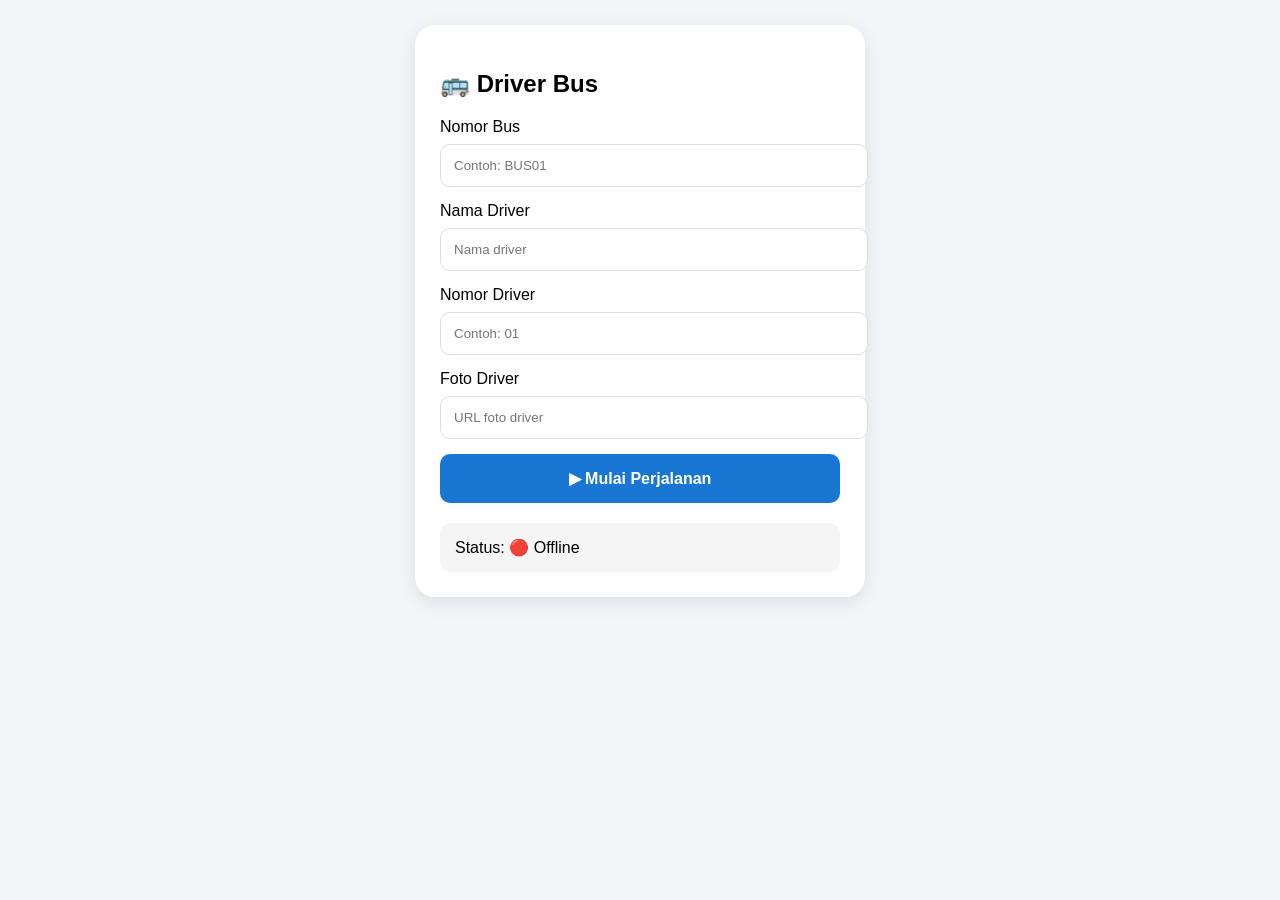
==== driver.html @ f44f075a "Update driver.html" ====
<!DOCTYPE html>

<html lang="id">

<head>

<meta charset="UTF-8">

<meta name="viewport"
content="width=device-width,initial-scale=1">

<title>Driver Bus</title>

<style>

body {

    margin: 0;

    font-family: Arial;

    background: #f3f5f8;

}


.container {

    max-width: 450px;

    margin: auto;

    padding: 25px;

}


.card {

    background: white;

    padding: 25px;

    border-radius: 20px;

    box-shadow:
    0 5px 20px
    rgba(0,0,0,.1);

}


input {

    width: 100%;

    padding: 13px;

    margin:
    8px 0 15px;

    border:
    1px solid #ddd;

    border-radius: 10px;

}


button {

    width: 100%;

    padding: 15px;

    border: none;

    border-radius: 10px;

    background: #1976d2;

    color: white;

    font-size: 16px;

    font-weight: bold;

}


.stop {

    background: #d32f2f;

}


#status {

    margin-top: 20px;

    padding: 15px;

    background: #f5f5f5;

    border-radius: 10px;

}

</style>

</head>


<body>


<div class="container">

<div class="card">

<h2>
🚌 Driver Bus
</h2>


<label>
Nomor Bus
</label>

<input
id="busId"
placeholder="Contoh: BUS01"
>


<label>
Nama Driver
</label>

<input
id="driverName"
placeholder="Nama driver"
>


<label>
Nomor Driver
</label>

<input
id="driverNo"
placeholder="Contoh: 01"
>


<label>
Foto Driver
</label>

<input
id="driverPhoto"
placeholder="URL foto driver"
>


<button
id="startButton"
onclick="startTracking()">

▶ Mulai Perjalanan

</button>


<div id="status">

Status:
🔴 Offline

</div>

</div>

</div>


<script>


const API_URL =
"https://script.google.com/macros/s/AKfycbxnFmL5CFPRinOb5mn1obnvRnoW__hLhxRZHy9vB-xBHc339VWZnP6rAIqc6nRt-wr1/exec";


let watchId = null;


/* ============================
   START GPS
============================ */

function startTracking() {


    const busId =
    document.getElementById(
        'busId'
    ).value;


    const driverName =
    document.getElementById(
        'driverName'
    ).value;


    const driverNo =
    document.getElementById(
        'driverNo'
    ).value;


    const driverPhoto =
    document.getElementById(
        'driverPhoto'
    ).value;


    if (!busId ||
        !driverName) {

        alert(
            'Isi nomor bus dan nama driver!'
        );

        return;

    }


    if (!navigator.geolocation) {

        alert(
            'Browser tidak mendukung GPS'
        );

        return;

    }


    document.getElementById(
        'startButton'
    ).innerText =
    '🟢 GPS Aktif';


    document.getElementById(
        'startButton'
    ).className =
    'stop';


    document.getElementById(
        'status'
    ).innerText =
    '🟢 Mengambil lokasi GPS...';


    watchId =
    navigator.geolocation.watchPosition(

        function(position) {

            sendLocation(
                busId,
                driverName,
                driverNo,
                driverPhoto,
                position
            );

        },

        function(error) {

            console.error(error);

            document.getElementById(
                'status'
            ).innerText =
            '❌ GPS gagal: ' +
            error.message;

        },

        {

            enableHighAccuracy:
            true,

            maximumAge:
            2000,

            timeout:
            10000

        }

    );

}


/* ============================
   SEND LOCATION
============================ */

function sendLocation(
    busId,
    driverName,
    driverNo,
    driverPhoto,
    position
) {


    const lat =
    position.coords.latitude;


    const lng =
    position.coords.longitude;


    const speed =
    position.coords.speed
    ?
    position.coords.speed * 3.6
    :
    0;


    const heading =
    position.coords.heading || 0;


    document.getElementById(
        'status'
    ).innerHTML = `

        🟢 GPS Aktif

        <br>

        Latitude:
        ${lat.toFixed(6)}

        <br>

        Longitude:
        ${lng.toFixed(6)}

        <br>

        Kecepatan:
        ${speed.toFixed(1)}
        km/jam

    `;


    const callback =
    'update_' +
    Date.now();


    window[callback] =
    function(data) {

        console.log(
            'Server:',
            data
        );

        delete window[callback];

    };


    const url =
    API_URL +

    '?action=update' +

    '&callback=' +
    callback +

    '&bus_id=' +
    encodeURIComponent(
        busId
    ) +

    '&driver_name=' +
    encodeURIComponent(
        driverName
    ) +

    '&driver_no=' +
    encodeURIComponent(
        driverNo
    ) +

    '&driver_photo=' +
    encodeURIComponent(
        driverPhoto
    ) +

    '&lat=' +
    lat +

    '&lng=' +
    lng +

    '&speed=' +
    speed +

    '&heading=' +
    heading +

    '&status=Berjalan';


    const script =
    document.createElement(
        'script'
    );


    script.src = url;


    document.body.appendChild(
        script
    );

}


</script>

</body>

</html>
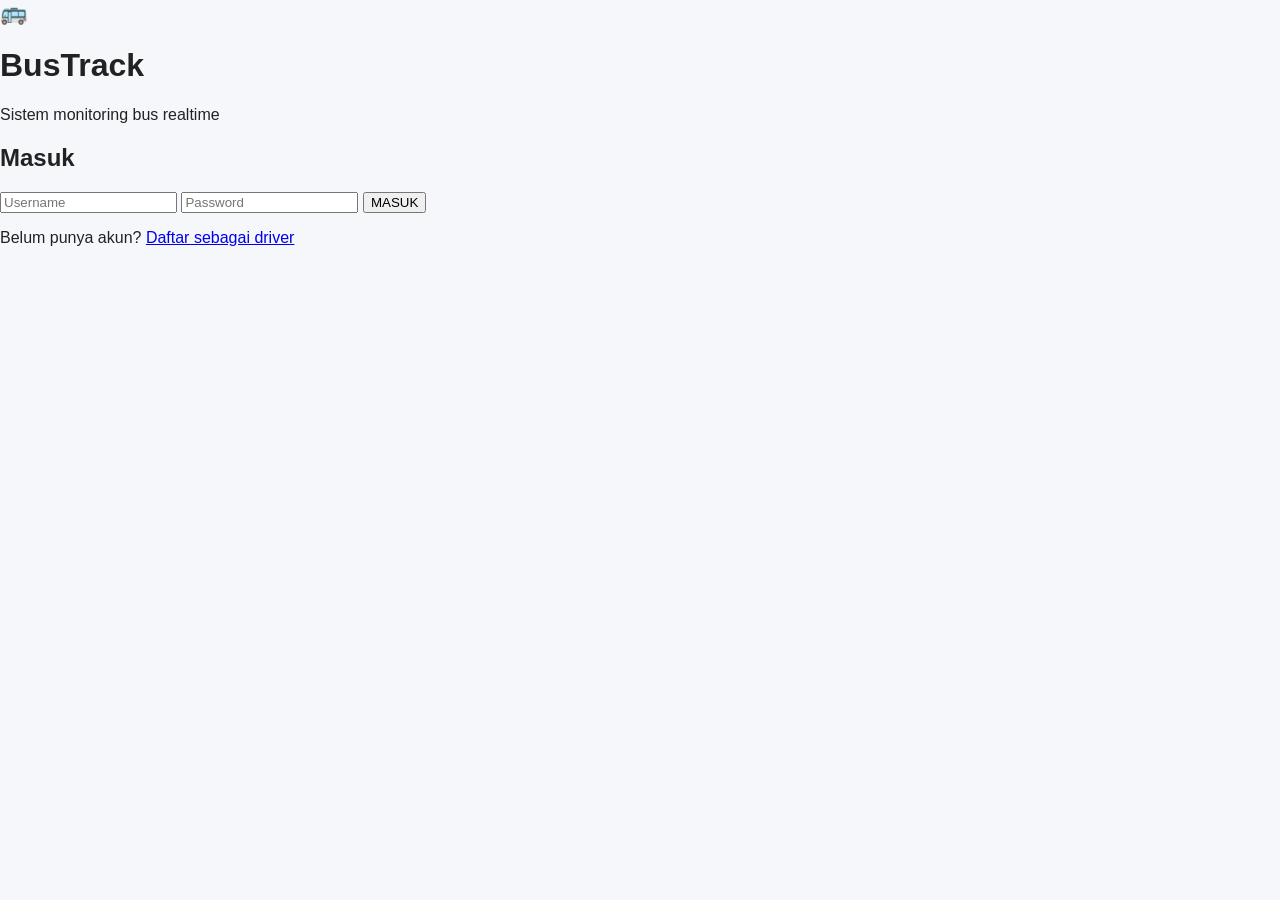
==== commit 3aa8037d: "Update driver.html" ====
--- a/driver.html
+++ b/driver.html
@@ -1,5 +1,4 @@
 <!DOCTYPE html>
-
 <html lang="id">
 
 <head>
@@ -7,448 +6,390 @@
 <meta charset="UTF-8">
 
 <meta name="viewport"
-content="width=device-width,initial-scale=1">
-
-<title>Driver Bus</title>
-
-<style>
-
-body {
-
-    margin: 0;
-
-    font-family: Arial;
-
-    background: #f3f5f8;
-
-}
-
-
-.container {
-
-    max-width: 450px;
-
-    margin: auto;
-
-    padding: 25px;
-
-}
-
-
-.card {
-
-    background: white;
-
-    padding: 25px;
-
-    border-radius: 20px;
-
-    box-shadow:
-    0 5px 20px
-    rgba(0,0,0,.1);
-
-}
-
-
-input {
-
-    width: 100%;
-
-    padding: 13px;
-
-    margin:
-    8px 0 15px;
-
-    border:
-    1px solid #ddd;
-
-    border-radius: 10px;
-
-}
-
-
-button {
-
-    width: 100%;
-
-    padding: 15px;
-
-    border: none;
-
-    border-radius: 10px;
-
-    background: #1976d2;
-
-    color: white;
-
-    font-size: 16px;
-
-    font-weight: bold;
-
-}
-
-
-.stop {
-
-    background: #d32f2f;
-
-}
-
-
-#status {
-
-    margin-top: 20px;
-
-    padding: 15px;
-
-    background: #f5f5f5;
-
-    border-radius: 10px;
-
-}
-
-</style>
+      content="width=device-width, initial-scale=1">
+
+<title>Driver</title>
+
+<link rel="stylesheet"
+      href="style.css">
 
 </head>
 
-
 <body>
 
-
-<div class="container">
-
-<div class="card">
-
-<h2>
-🚌 Driver Bus
-</h2>
-
-
-<label>
-Nomor Bus
-</label>
-
-<input
-id="busId"
-placeholder="Contoh: BUS01"
->
-
-
-<label>
-Nama Driver
-</label>
-
-<input
-id="driverName"
-placeholder="Nama driver"
->
-
-
-<label>
-Nomor Driver
-</label>
-
-<input
-id="driverNo"
-placeholder="Contoh: 01"
->
-
-
-<label>
-Foto Driver
-</label>
-
-<input
-id="driverPhoto"
-placeholder="URL foto driver"
->
-
-
-<button
-id="startButton"
-onclick="startTracking()">
-
-▶ Mulai Perjalanan
-
-</button>
-
-
-<div id="status">
-
-Status:
-🔴 Offline
+<div class="driver-page">
+
+    <div class="topbar">
+
+        <strong>🚌 BusTrack</strong>
+
+        <button
+            class="logout"
+            onclick="logout()">
+            Keluar
+        </button>
+
+    </div>
+
+
+    <div class="profile-card">
+
+        <div class="avatar">
+            👤
+        </div>
+
+        <h2 id="nama">
+            Driver
+        </h2>
+
+        <p id="username"></p>
+
+        <div class="bus-info">
+
+            <strong id="bus">
+                BUS
+            </strong>
+
+            <span id="status">
+                OFFLINE
+            </span>
+
+        </div>
+
+    </div>
+
+
+    <div class="work-card">
+
+        <p>Status kerja</p>
+
+        <div id="workStatus">
+            OFFLINE
+        </div>
+
+        <button
+            id="workButton"
+            onclick="toggleWork()">
+
+            🟢 MULAI BEKERJA
+
+        </button>
+
+    </div>
+
+
+    <div class="location-card">
+
+        <h3>Lokasi GPS</h3>
+
+        <p id="gps">
+            GPS belum aktif
+        </p>
+
+    </div>
+
+
+    <a
+        class="map-button"
+        href="map.html">
+
+        🗺️ LIHAT PETA BUS
+
+    </a>
 
 </div>
 
-</div>
-
-</div>
-
 
 <script>
 
-
-const API_URL =
-"https://script.google.com/macros/s/AKfycbxnFmL5CFPRinOb5mn1obnvRnoW__hLhxRZHy9vB-xBHc339VWZnP6rAIqc6nRt-wr1/exec";
-
+const API =
+    'https://script.google.com/macros/s/AKfycbxnFmL5CFPRinOb5mn1obnvRnoW__hLhxRZHy9vB-xBHc339VWZnP6rAIqc6nRt-wr1/exec';
+
+const token =
+    localStorage.getItem(
+        'bus_token'
+    );
+
+if (!token) {
+
+    location.href =
+        'index.html';
+}
+
+
+let working = false;
 
 let watchId = null;
 
 
-/* ============================
-   START GPS
-============================ */
-
-function startTracking() {
-
-
-    const busId =
-    document.getElementById(
-        'busId'
-    ).value;
-
-
-    const driverName =
-    document.getElementById(
-        'driverName'
-    ).value;
-
-
-    const driverNo =
-    document.getElementById(
-        'driverNo'
-    ).value;
-
-
-    const driverPhoto =
-    document.getElementById(
-        'driverPhoto'
-    ).value;
-
-
-    if (!busId ||
-        !driverName) {
-
-        alert(
-            'Isi nomor bus dan nama driver!'
-        );
+// ==========================
+// PROFILE
+// ==========================
+
+async function loadProfile() {
+
+    const response =
+        await fetch(
+            API +
+            '?action=profile' +
+            '&token=' +
+            encodeURIComponent(token)
+        );
+
+    const data =
+        await response.json();
+
+    if (!data.ok) {
+
+        localStorage.clear();
+
+        location.href =
+            'index.html';
 
         return;
-
-    }
-
+    }
+
+    const driver =
+        data.driver;
+
+    document.getElementById(
+        'nama'
+    ).textContent =
+        driver.nama;
+
+    document.getElementById(
+        'username'
+    ).textContent =
+        '@' + driver.username;
+
+    document.getElementById(
+        'bus'
+    ).textContent =
+        driver.bus_id;
+
+    setUI(
+        driver.status_kerja === 'ON'
+    );
+}
+
+
+// ==========================
+// UI
+// ==========================
+
+function setUI(isWorking) {
+
+    working =
+        isWorking;
+
+    const status =
+        document.getElementById(
+            'workStatus'
+        );
+
+    const button =
+        document.getElementById(
+            'workButton'
+        );
+
+    if (working) {
+
+        status.textContent =
+            '🟢 SEDANG BEKERJA';
+
+        button.textContent =
+            '🔴 SELESAI BEKERJA';
+
+        startGPS();
+
+    } else {
+
+        status.textContent =
+            '⚪ OFFLINE';
+
+        button.textContent =
+            '🟢 MULAI BEKERJA';
+
+        stopGPS();
+    }
+}
+
+
+// ==========================
+// TOGGLE
+// ==========================
+
+async function toggleWork() {
+
+    const newStatus =
+        working
+            ? 'OFF'
+            : 'ON';
+
+    const url =
+        API +
+        '?action=changeWorkStatus' +
+        '&token=' +
+        encodeURIComponent(token) +
+        '&status=' +
+        newStatus;
+
+    const response =
+        await fetch(url);
+
+    const data =
+        await response.json();
+
+    if (data.ok) {
+
+        setUI(
+            newStatus === 'ON'
+        );
+    }
+}
+
+
+// ==========================
+// GPS
+// ==========================
+
+function startGPS() {
 
     if (!navigator.geolocation) {
 
-        alert(
-            'Browser tidak mendukung GPS'
-        );
+        document.getElementById(
+            'gps'
+        ).textContent =
+            'Browser tidak mendukung GPS.';
 
         return;
-
-    }
-
-
-    document.getElementById(
-        'startButton'
-    ).innerText =
-    '🟢 GPS Aktif';
-
-
-    document.getElementById(
-        'startButton'
-    ).className =
-    'stop';
-
-
-    document.getElementById(
-        'status'
-    ).innerText =
-    '🟢 Mengambil lokasi GPS...';
-
+    }
 
     watchId =
-    navigator.geolocation.watchPosition(
-
-        function(position) {
-
-            sendLocation(
-                busId,
-                driverName,
-                driverNo,
-                driverPhoto,
-                position
-            );
-
-        },
-
-        function(error) {
-
-            console.error(error);
-
-            document.getElementById(
-                'status'
-            ).innerText =
-            '❌ GPS gagal: ' +
-            error.message;
-
-        },
-
-        {
-
-            enableHighAccuracy:
-            true,
-
-            maximumAge:
-            2000,
-
-            timeout:
-            10000
-
-        }
-
-    );
-
-}
-
-
-/* ============================
-   SEND LOCATION
-============================ */
-
-function sendLocation(
-    busId,
-    driverName,
-    driverNo,
-    driverPhoto,
-    position
-) {
-
+        navigator.geolocation.watchPosition(
+            sendLocation,
+            gpsError,
+            {
+                enableHighAccuracy: true,
+                maximumAge: 5000,
+                timeout: 10000
+            }
+        );
+}
+
+
+function stopGPS() {
+
+    if (watchId !== null) {
+
+        navigator.geolocation.clearWatch(
+            watchId
+        );
+
+        watchId = null;
+    }
+
+    document.getElementById(
+        'gps'
+    ).textContent =
+        'GPS tidak aktif';
+}
+
+
+async function sendLocation(position) {
+
+    if (!working) return;
 
     const lat =
-    position.coords.latitude;
-
+        position.coords.latitude;
 
     const lng =
-    position.coords.longitude;
-
-
-    const speed =
-    position.coords.speed
-    ?
-    position.coords.speed * 3.6
-    :
-    0;
-
-
-    const heading =
-    position.coords.heading || 0;
-
-
-    document.getElementById(
-        'status'
-    ).innerHTML = `
-
-        🟢 GPS Aktif
-
-        <br>
-
-        Latitude:
-        ${lat.toFixed(6)}
-
-        <br>
-
-        Longitude:
-        ${lng.toFixed(6)}
-
-        <br>
-
-        Kecepatan:
-        ${speed.toFixed(1)}
-        km/jam
-
-    `;
-
-
-    const callback =
-    'update_' +
-    Date.now();
-
-
-    window[callback] =
-    function(data) {
+        position.coords.longitude;
+
+    document.getElementById(
+        'gps'
+    ).textContent =
+        `${lat.toFixed(6)}, ${lng.toFixed(6)}`;
+
+    const form =
+        new URLSearchParams();
+
+    form.append(
+        'action',
+        'updateLocation'
+    );
+
+    form.append(
+        'token',
+        token
+    );
+
+    form.append(
+        'lat',
+        lat
+    );
+
+    form.append(
+        'lng',
+        lng
+    );
+
+    try {
+
+        await fetch(
+            API,
+            {
+                method: 'POST',
+                body: form
+            }
+        );
+
+    } catch (error) {
 
         console.log(
-            'Server:',
-            data
-        );
-
-        delete window[callback];
-
-    };
-
-
-    const url =
-    API_URL +
-
-    '?action=update' +
-
-    '&callback=' +
-    callback +
-
-    '&bus_id=' +
-    encodeURIComponent(
-        busId
-    ) +
-
-    '&driver_name=' +
-    encodeURIComponent(
-        driverName
-    ) +
-
-    '&driver_no=' +
-    encodeURIComponent(
-        driverNo
-    ) +
-
-    '&driver_photo=' +
-    encodeURIComponent(
-        driverPhoto
-    ) +
-
-    '&lat=' +
-    lat +
-
-    '&lng=' +
-    lng +
-
-    '&speed=' +
-    speed +
-
-    '&heading=' +
-    heading +
-
-    '&status=Berjalan';
-
-
-    const script =
-    document.createElement(
-        'script'
-    );
-
-
-    script.src = url;
-
-
-    document.body.appendChild(
-        script
-    );
-
-}
-
+            'GPS gagal dikirim',
+            error
+        );
+    }
+}
+
+
+function gpsError(error) {
+
+    document.getElementById(
+        'gps'
+    ).textContent =
+        'GPS belum tersedia.';
+}
+
+
+// ==========================
+// LOGOUT
+// ==========================
+
+async function logout() {
+
+    try {
+
+        await fetch(
+            API +
+            '?action=logout' +
+            '&token=' +
+            encodeURIComponent(token)
+        );
+
+    } catch (error) {}
+
+    localStorage.clear();
+
+    location.href =
+        'index.html';
+}
+
+
+loadProfile();
 
 </script>
 
 </body>
-
 </html>
--- a/style.css
+++ b/style.css
@@ -0,0 +1,202 @@
+* {
+    box-sizing: border-box;
+}
+
+body {
+
+    margin: 0;
+
+    font-family:
+        Arial,
+        Helvetica,
+        sans-serif;
+
+    background: #f5f7fb;
+
+    color: #222;
+
+}
+
+
+header {
+
+    height: 70px;
+
+    background: white;
+
+    display: flex;
+
+    align-items: center;
+
+    justify-content: space-between;
+
+    padding: 0 40px;
+
+    box-shadow:
+        0 2px 10px rgba(0,0,0,.08);
+
+    position: relative;
+
+    z-index: 10;
+}
+
+
+.logo {
+
+    font-size: 22px;
+
+    font-weight: bold;
+
+}
+
+
+nav {
+
+    display: flex;
+
+    gap: 25px;
+
+}
+
+
+nav a {
+
+    text-decoration: none;
+
+    color: #333;
+
+    font-weight: 600;
+
+}
+
+
+.hero {
+
+    min-height: 500px;
+
+    display: flex;
+
+    align-items: center;
+
+    padding: 60px;
+
+    background:
+        linear-gradient(
+            135deg,
+            #e8f2ff,
+            #ffffff
+        );
+
+}
+
+
+.hero h1 {
+
+    font-size: 52px;
+
+    max-width: 650px;
+
+    margin-bottom: 20px;
+
+}
+
+
+.hero p {
+
+    font-size: 20px;
+
+    color: #666;
+
+    max-width: 550px;
+
+    margin-bottom: 30px;
+
+}
+
+
+.button {
+
+    display: inline-block;
+
+    padding: 15px 25px;
+
+    border-radius: 10px;
+
+    background: #1976d2;
+
+    color: white;
+
+    text-decoration: none;
+
+    font-weight: bold;
+
+}
+
+
+.features {
+
+    display: grid;
+
+    grid-template-columns:
+        repeat(3,1fr);
+
+    gap: 25px;
+
+    padding: 50px;
+
+}
+
+
+.feature {
+
+    background: white;
+
+    padding: 30px;
+
+    border-radius: 18px;
+
+    box-shadow:
+        0 5px 20px
+        rgba(0,0,0,.08);
+
+}
+
+
+.feature span {
+
+    font-size: 40px;
+
+}
+
+
+.feature h3 {
+
+    font-size: 22px;
+
+}
+
+
+@media(max-width:700px) {
+
+    header {
+        padding: 0 15px;
+    }
+
+    nav {
+        gap: 10px;
+    }
+
+    .hero {
+        padding: 30px;
+    }
+
+    .hero h1 {
+        font-size: 36px;
+    }
+
+    .features {
+        grid-template-columns: 1fr;
+        padding: 25px;
+    }
+
+}
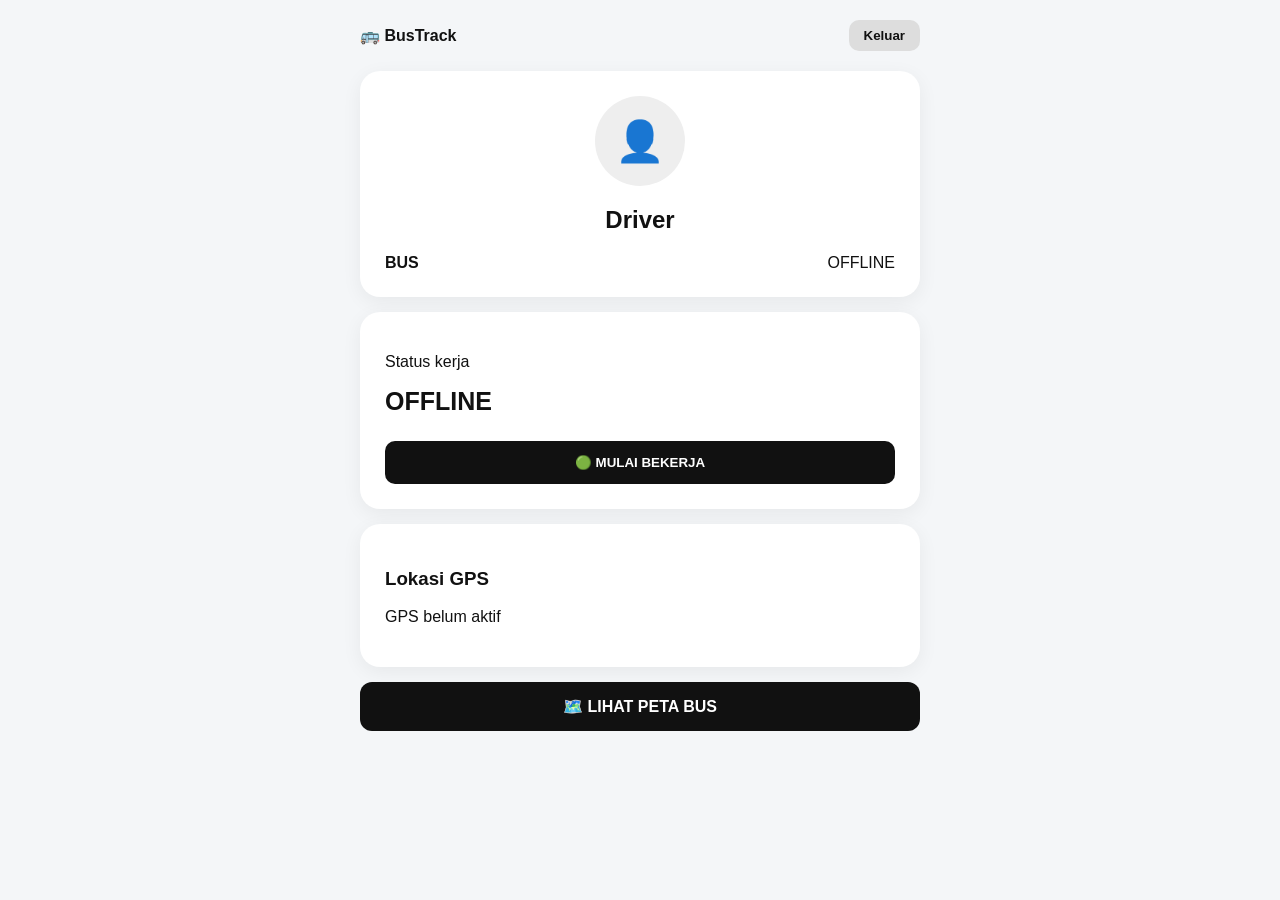
==== commit e86627e3: "Update driver.html" ====
--- a/driver.html
+++ b/driver.html
@@ -265,17 +265,35 @@
         return;
     }
 
-    watchId =
-        navigator.geolocation.watchPosition(
-            sendLocation,
-            gpsError,
-            {
-                enableHighAccuracy: true,
-                maximumAge: 5000,
-                timeout: 10000
-            }
-        );
-}
+    navigator.geolocation.watchPosition(
+  function(position) {
+
+    const lat = position.coords.latitude;
+    const lng = position.coords.longitude;
+
+    fetch(API_URL + '?action=updateLocation'
+      + '&token=' + encodeURIComponent(token)
+      + '&lat=' + lat
+      + '&lng=' + lng
+    )
+    .then(res => res.json())
+    .then(data => {
+      console.log('Lokasi bus:', data);
+    })
+    .catch(err => {
+      console.error('Gagal update lokasi:', err);
+    });
+
+  },
+  function(error) {
+    console.error('GPS error:', error);
+  },
+  {
+    enableHighAccuracy: true,
+    maximumAge: 10000,
+    timeout: 15000
+  }
+);
 
 
 function stopGPS() {
--- a/style.css
+++ b/style.css
@@ -3,200 +3,276 @@
 }
 
 body {
-
     margin: 0;
-
     font-family:
         Arial,
-        Helvetica,
         sans-serif;
 
-    background: #f5f7fb;
-
-    color: #222;
-
-}
-
-
-header {
-
-    height: 70px;
+    background:
+        #f4f6f8;
+
+    color:
+        #111;
+}
+
+.auth-container {
+    min-height: 100vh;
+
+    display: flex;
+
+    flex-direction: column;
+
+    align-items: center;
+
+    justify-content: center;
+
+    padding: 20px;
+}
+
+.logo {
+    font-size: 60px;
+}
+
+h1 {
+    margin-bottom: 5px;
+}
+
+.subtitle {
+    color: #777;
+}
+
+.card {
+    width: 100%;
+    max-width: 400px;
 
     background: white;
 
-    display: flex;
-
-    align-items: center;
-
-    justify-content: space-between;
-
-    padding: 0 40px;
+    padding: 25px;
+
+    border-radius: 20px;
 
     box-shadow:
-        0 2px 10px rgba(0,0,0,.08);
-
-    position: relative;
-
-    z-index: 10;
-}
-
-
-.logo {
-
-    font-size: 22px;
-
+        0 10px 30px
+        rgba(0,0,0,.08);
+}
+
+input,
+select {
+
+    width: 100%;
+
+    padding: 14px;
+
+    margin:
+        7px 0;
+
+    border:
+        1px solid #ddd;
+
+    border-radius:
+        10px;
+
+    font-size:
+        15px;
+}
+
+button {
+
+    width: 100%;
+
+    padding: 14px;
+
+    border: none;
+
+    border-radius:
+        10px;
+
+    background:
+        #111;
+
+    color:
+        white;
+
+    font-weight:
+        bold;
+
+    cursor:
+        pointer;
+
+    margin-top:
+        10px;
+}
+
+button:hover {
+    opacity: .9;
+}
+
+.register-link {
+    text-align: center;
+
+    margin-top:
+        20px;
+
+    font-size:
+        14px;
+}
+
+.register-link a {
     font-weight: bold;
 
-}
-
-
-nav {
-
-    display: flex;
-
-    gap: 25px;
-
-}
-
-
-nav a {
-
-    text-decoration: none;
-
-    color: #333;
-
-    font-weight: 600;
-
-}
-
-
-.hero {
-
-    min-height: 500px;
-
-    display: flex;
-
-    align-items: center;
-
-    padding: 60px;
-
-    background:
-        linear-gradient(
-            135deg,
-            #e8f2ff,
-            #ffffff
-        );
-
-}
-
-
-.hero h1 {
-
-    font-size: 52px;
-
-    max-width: 650px;
-
-    margin-bottom: 20px;
-
-}
-
-
-.hero p {
-
-    font-size: 20px;
-
-    color: #666;
-
-    max-width: 550px;
-
-    margin-bottom: 30px;
-
-}
-
-
-.button {
-
-    display: inline-block;
-
-    padding: 15px 25px;
-
-    border-radius: 10px;
-
-    background: #1976d2;
-
-    color: white;
-
-    text-decoration: none;
-
-    font-weight: bold;
-
-}
-
-
-.features {
-
-    display: grid;
-
-    grid-template-columns:
-        repeat(3,1fr);
-
-    gap: 25px;
-
-    padding: 50px;
-
-}
-
-
-.feature {
-
-    background: white;
-
-    padding: 30px;
-
-    border-radius: 18px;
+    text-decoration:
+        none;
+
+    color:
+        #111;
+}
+
+.driver-page {
+    max-width:
+        600px;
+
+    margin:
+        auto;
+
+    padding:
+        20px;
+}
+
+.topbar {
+
+    display:
+        flex;
+
+    justify-content:
+        space-between;
+
+    align-items:
+        center;
+
+    margin-bottom:
+        20px;
+}
+
+.logout {
+
+    width:
+        auto;
+
+    padding:
+        8px 15px;
+
+    margin: 0;
+
+    background:
+        #ddd;
+
+    color:
+        #111;
+}
+
+.profile-card,
+.work-card,
+.location-card {
+
+    background:
+        white;
+
+    border-radius:
+        20px;
+
+    padding:
+        25px;
+
+    margin-bottom:
+        15px;
 
     box-shadow:
         0 5px 20px
-        rgba(0,0,0,.08);
-
-}
-
-
-.feature span {
-
-    font-size: 40px;
-
-}
-
-
-.feature h3 {
-
-    font-size: 22px;
-
-}
-
-
-@media(max-width:700px) {
-
-    header {
-        padding: 0 15px;
-    }
-
-    nav {
-        gap: 10px;
-    }
-
-    .hero {
-        padding: 30px;
-    }
-
-    .hero h1 {
-        font-size: 36px;
-    }
-
-    .features {
-        grid-template-columns: 1fr;
-        padding: 25px;
-    }
-
-}
+        rgba(0,0,0,.06);
+}
+
+.avatar {
+
+    width:
+        90px;
+
+    height:
+        90px;
+
+    border-radius:
+        50%;
+
+    background:
+        #eee;
+
+    display:
+        flex;
+
+    align-items:
+        center;
+
+    justify-content:
+        center;
+
+    font-size:
+        40px;
+
+    margin:
+        auto;
+}
+
+.profile-card {
+    text-align:
+        center;
+}
+
+.bus-info {
+
+    display:
+        flex;
+
+    justify-content:
+        space-between;
+
+    margin-top:
+        20px;
+}
+
+#workStatus {
+
+    font-size:
+        25px;
+
+    font-weight:
+        bold;
+
+    margin:
+        15px 0;
+}
+
+.map-button {
+
+    display:
+        block;
+
+    text-align:
+        center;
+
+    padding:
+        15px;
+
+    border-radius:
+        12px;
+
+    background:
+        #111;
+
+    color:
+        white;
+
+    text-decoration:
+        none;
+
+    font-weight:
+        bold;
+}
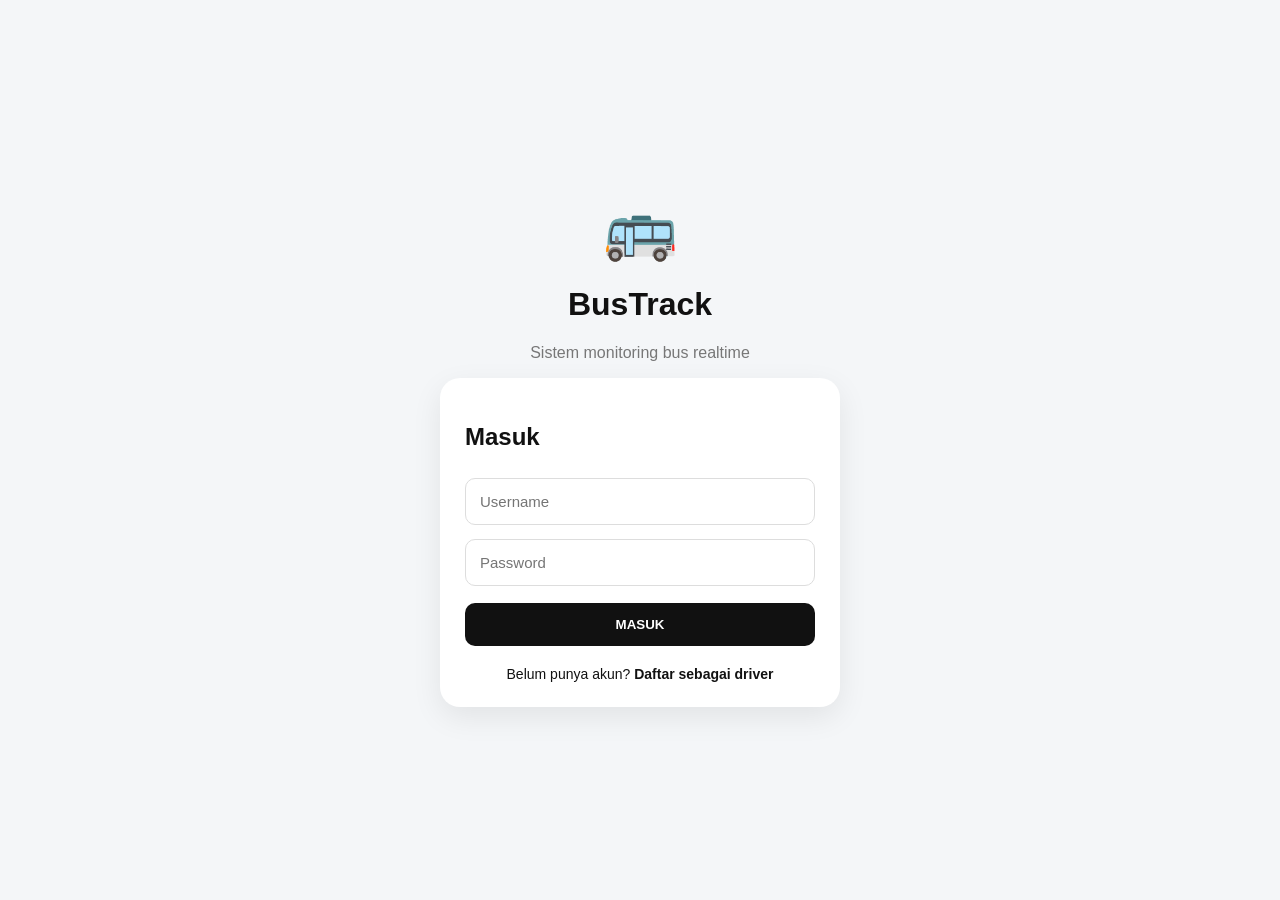
==== commit cf6b8359: "Update driver.html" ====
--- a/driver.html
+++ b/driver.html
@@ -2,22 +2,133 @@
 <html lang="id">
 
 <head>
-
 <meta charset="UTF-8">
 
 <meta name="viewport"
       content="width=device-width, initial-scale=1">
 
-<title>Driver</title>
+<title>BusTrack - Driver</title>
 
 <link rel="stylesheet"
       href="style.css">
 
+<style>
+body {
+    margin: 0;
+    font-family: Arial, sans-serif;
+}
+
+.driver-page {
+    max-width: 500px;
+    margin: auto;
+    padding: 15px;
+}
+
+.topbar {
+    display: flex;
+    justify-content: space-between;
+    align-items: center;
+    padding: 15px;
+}
+
+.topbar strong {
+    font-size: 22px;
+}
+
+.logout {
+    border: none;
+    padding: 10px 15px;
+    border-radius: 10px;
+    cursor: pointer;
+}
+
+.profile-card,
+.work-card,
+.location-card {
+    background: white;
+    border-radius: 18px;
+    padding: 20px;
+    margin-bottom: 15px;
+    box-shadow: 0 5px 20px rgba(0,0,0,.08);
+}
+
+.avatar {
+    font-size: 50px;
+    text-align: center;
+}
+
+.profile-card h2 {
+    text-align: center;
+    margin-bottom: 5px;
+}
+
+.profile-card p {
+    text-align: center;
+    color: #777;
+}
+
+.bus-info {
+    display: flex;
+    justify-content: space-between;
+    align-items: center;
+    background: #f4f6f8;
+    padding: 15px;
+    border-radius: 12px;
+    margin-top: 15px;
+}
+
+#status {
+    font-weight: bold;
+}
+
+.work-card {
+    text-align: center;
+}
+
+#workStatus {
+    font-size: 22px;
+    font-weight: bold;
+    margin: 15px 0;
+}
+
+#workButton {
+    width: 100%;
+    padding: 15px;
+    border: none;
+    border-radius: 12px;
+    font-size: 16px;
+    font-weight: bold;
+    cursor: pointer;
+}
+
+.location-card h3 {
+    margin-top: 0;
+}
+
+#gps {
+    color: #666;
+    word-break: break-word;
+}
+
+.map-button {
+    display: block;
+    text-align: center;
+    text-decoration: none;
+    background: #111827;
+    color: white;
+    padding: 15px;
+    border-radius: 12px;
+    font-weight: bold;
+}
+</style>
+
 </head>
 
 <body>
 
 <div class="driver-page">
+
+    <!-- TOPBAR -->
 
     <div class="topbar">
 
@@ -26,11 +137,15 @@
         <button
             class="logout"
             onclick="logout()">
+
             Keluar
+
         </button>
 
     </div>
 
+
+    <!-- PROFILE -->
 
     <div class="profile-card">
 
@@ -42,7 +157,9 @@
             Driver
         </h2>
 
-        <p id="username"></p>
+        <p id="username">
+            Memuat...
+        </p>
 
         <div class="bus-info">
 
@@ -51,7 +168,7 @@
             </strong>
 
             <span id="status">
-                OFFLINE
+                ⚪ OFFLINE
             </span>
 
         </div>
@@ -59,12 +176,14 @@
     </div>
 
 
+    <!-- WORK -->
+
     <div class="work-card">
 
         <p>Status kerja</p>
 
         <div id="workStatus">
-            OFFLINE
+            ⚪ OFFLINE
         </div>
 
         <button
@@ -78,9 +197,13 @@
     </div>
 
 
+    <!-- GPS -->
+
     <div class="location-card">
 
-        <h3>Lokasi GPS</h3>
+        <h3>
+            📍 Lokasi GPS
+        </h3>
 
         <p id="gps">
             GPS belum aktif
@@ -89,6 +212,8 @@
     </div>
 
 
+    <!-- MAP -->
+
     <a
         class="map-button"
         href="map.html">
@@ -102,158 +227,386 @@
 
 <script>
 
+/* =====================================================
+   API GOOGLE APPS SCRIPT
+   ===================================================== */
+
 const API =
     'https://script.google.com/macros/s/AKfycbxnFmL5CFPRinOb5mn1obnvRnoW__hLhxRZHy9vB-xBHc339VWZnP6rAIqc6nRt-wr1/exec';
 
+
+/* =====================================================
+   TOKEN LOGIN
+   ===================================================== */
+
 const token =
-    localStorage.getItem(
-        'bus_token'
+    localStorage.getItem('bus_token');
+
+
+if (!token) {
+
+    window.location.href =
+        'index.html';
+
+}
+
+
+/* =====================================================
+   VARIABLE
+   ===================================================== */
+
+let working = false;
+
+let watchId = null;
+
+
+/* =====================================================
+   HELPER API GET
+   ===================================================== */
+
+async function apiGet(action, params = {}) {
+
+    const query =
+        new URLSearchParams();
+
+    query.append(
+        'action',
+        action
     );
 
-if (!token) {
-
-    location.href =
-        'index.html';
-}
-
-
-let working = false;
-
-let watchId = null;
-
-
-// ==========================
-// PROFILE
-// ==========================
-
-async function loadProfile() {
+    Object.keys(params).forEach(function(key) {
+
+        query.append(
+            key,
+            params[key]
+        );
+
+    });
 
     const response =
         await fetch(
-            API +
-            '?action=profile' +
-            '&token=' +
-            encodeURIComponent(token)
-        );
-
-    const data =
-        await response.json();
-
-    if (!data.ok) {
-
-        localStorage.clear();
-
-        location.href =
-            'index.html';
-
-        return;
-    }
-
-    const driver =
-        data.driver;
-
-    document.getElementById(
-        'nama'
-    ).textContent =
-        driver.nama;
-
-    document.getElementById(
-        'username'
-    ).textContent =
-        '@' + driver.username;
-
-    document.getElementById(
-        'bus'
-    ).textContent =
-        driver.bus_id;
-
-    setUI(
-        driver.status_kerja === 'ON'
-    );
-}
-
-
-// ==========================
-// UI
-// ==========================
+            API + '?' + query.toString(),
+            {
+                method: 'GET',
+                cache: 'no-cache'
+            }
+        );
+
+    if (!response.ok) {
+
+        throw new Error(
+            'HTTP ' + response.status
+        );
+
+    }
+
+    return await response.json();
+
+}
+
+
+/* =====================================================
+   LOAD PROFILE
+   ===================================================== */
+
+async function loadProfile() {
+
+    try {
+
+        const data =
+            await apiGet(
+                'profile',
+                {
+                    token: token
+                }
+            );
+
+
+        if (!data.ok) {
+
+            alert(
+                data.error ||
+                'Session sudah tidak valid.'
+            );
+
+            localStorage.clear();
+
+            window.location.href =
+                'index.html';
+
+            return;
+
+        }
+
+
+        const driver =
+            data.driver;
+
+
+        /* NAMA */
+
+        document.getElementById(
+            'nama'
+        ).textContent =
+            driver.nama || 'Driver';
+
+
+        /* USERNAME */
+
+        document.getElementById(
+            'username'
+        ).textContent =
+            '@' +
+            (driver.username || '-');
+
+
+        /* BUS */
+
+        document.getElementById(
+            'bus'
+        ).textContent =
+            driver.bus_id ||
+            'Belum ada bus';
+
+
+        /* STATUS */
+
+        updateProfileStatus(
+            driver.status_kerja
+        );
+
+
+        /* STATUS KERJA */
+
+        setUI(
+            String(
+                driver.status_kerja || 'OFF'
+            ).toUpperCase() === 'ON'
+        );
+
+
+    } catch (error) {
+
+        console.error(
+            'Profile error:',
+            error
+        );
+
+        document.getElementById(
+            'username'
+        ).textContent =
+            'Gagal memuat profil';
+
+    }
+
+}
+
+
+/* =====================================================
+   UPDATE STATUS PROFILE
+   ===================================================== */
+
+function updateProfileStatus(status) {
+
+    const element =
+        document.getElementById(
+            'status'
+        );
+
+    if (
+        String(status).toUpperCase() === 'ON'
+    ) {
+
+        element.textContent =
+            '🟢 ONLINE';
+
+        element.style.color =
+            'green';
+
+    } else {
+
+        element.textContent =
+            '⚪ OFFLINE';
+
+        element.style.color =
+            '#777';
+
+    }
+
+}
+
+
+/* =====================================================
+   UI STATUS KERJA
+   ===================================================== */
 
 function setUI(isWorking) {
 
     working =
         isWorking;
 
+
     const status =
         document.getElementById(
             'workStatus'
         );
 
+
     const button =
         document.getElementById(
             'workButton'
         );
+
+
+    const profileStatus =
+        document.getElementById(
+            'status'
+        );
+
 
     if (working) {
 
         status.textContent =
             '🟢 SEDANG BEKERJA';
 
+
         button.textContent =
             '🔴 SELESAI BEKERJA';
 
+
+        button.disabled =
+            false;
+
+
+        profileStatus.textContent =
+            '🟢 ONLINE';
+
+
+        profileStatus.style.color =
+            'green';
+
+
         startGPS();
+
 
     } else {
 
         status.textContent =
             '⚪ OFFLINE';
 
+
         button.textContent =
             '🟢 MULAI BEKERJA';
 
+
+        button.disabled =
+            false;
+
+
+        profileStatus.textContent =
+            '⚪ OFFLINE';
+
+
+        profileStatus.style.color =
+            '#777';
+
+
         stopGPS();
-    }
-}
-
-
-// ==========================
-// TOGGLE
-// ==========================
+
+    }
+
+}
+
+
+/* =====================================================
+   TOGGLE STATUS KERJA
+   ===================================================== */
 
 async function toggleWork() {
+
+    const button =
+        document.getElementById(
+            'workButton'
+        );
+
+
+    button.disabled =
+        true;
+
 
     const newStatus =
         working
             ? 'OFF'
             : 'ON';
 
-    const url =
-        API +
-        '?action=changeWorkStatus' +
-        '&token=' +
-        encodeURIComponent(token) +
-        '&status=' +
-        newStatus;
-
-    const response =
-        await fetch(url);
-
-    const data =
-        await response.json();
-
-    if (data.ok) {
+
+    try {
+
+        const data =
+            await apiGet(
+                'changeWorkStatus',
+                {
+                    token: token,
+                    status: newStatus
+                }
+            );
+
+
+        if (!data.ok) {
+
+            alert(
+                data.error ||
+                'Gagal mengubah status kerja.'
+            );
+
+            button.disabled =
+                false;
+
+            return;
+
+        }
+
 
         setUI(
             newStatus === 'ON'
         );
-    }
-}
-
-
-// ==========================
-// GPS
-// ==========================
+
+
+    } catch (error) {
+
+        console.error(
+            'Status error:',
+            error
+        );
+
+
+        alert(
+            'Tidak dapat terhubung ke server.'
+        );
+
+
+        button.disabled =
+            false;
+
+    }
+
+}
+
+
+/* =====================================================
+   START GPS
+   ===================================================== */
 
 function startGPS() {
+
+    /* Jangan bikin watcher GPS dobel */
+
+    if (watchId !== null) {
+
+        return;
+
+    }
+
 
     if (!navigator.geolocation) {
 
@@ -263,38 +616,86 @@
             'Browser tidak mendukung GPS.';
 
         return;
-    }
-
-    navigator.geolocation.watchPosition(
-  function(position) {
-
-    const lat = position.coords.latitude;
-    const lng = position.coords.longitude;
-
-    fetch(API_URL + '?action=updateLocation'
-      + '&token=' + encodeURIComponent(token)
-      + '&lat=' + lat
-      + '&lng=' + lng
-    )
-    .then(res => res.json())
-    .then(data => {
-      console.log('Lokasi bus:', data);
-    })
-    .catch(err => {
-      console.error('Gagal update lokasi:', err);
-    });
-
-  },
-  function(error) {
-    console.error('GPS error:', error);
-  },
-  {
-    enableHighAccuracy: true,
-    maximumAge: 10000,
-    timeout: 15000
-  }
-);
-
+
+    }
+
+
+    document.getElementById(
+        'gps'
+    ).textContent =
+        '📡 Mencari lokasi GPS...';
+
+
+    watchId =
+        navigator.geolocation.watchPosition(
+
+            function(position) {
+
+                sendLocation(
+                    position
+                );
+
+            },
+
+            function(error) {
+
+                console.error(
+                    'GPS error:',
+                    error
+                );
+
+
+                let message =
+                    'GPS belum tersedia.';
+
+
+                if (error.code === 1) {
+
+                    message =
+                        'Izin lokasi ditolak. Aktifkan izin lokasi browser.';
+
+                }
+
+                else if (error.code === 2) {
+
+                    message =
+                        'Lokasi tidak tersedia.';
+
+                }
+
+                else if (error.code === 3) {
+
+                    message =
+                        'GPS timeout. Mencoba lagi...';
+
+                }
+
+
+                document.getElementById(
+                    'gps'
+                ).textContent =
+                    message;
+
+            },
+
+            {
+
+                enableHighAccuracy: true,
+
+                maximumAge: 10000,
+
+                timeout: 15000
+
+            }
+
+        );
+
+}
+
+
+/* =====================================================
+   STOP GPS
+   ===================================================== */
 
 function stopGPS() {
 
@@ -304,106 +705,144 @@
             watchId
         );
 
-        watchId = null;
-    }
+        watchId =
+            null;
+
+    }
+
 
     document.getElementById(
         'gps'
     ).textContent =
         'GPS tidak aktif';
-}
-
+
+}
+
+
+/* =====================================================
+   SEND LOCATION
+   ===================================================== */
 
 async function sendLocation(position) {
 
-    if (!working) return;
+    if (!working) {
+
+        return;
+
+    }
+
 
     const lat =
         position.coords.latitude;
 
+
     const lng =
         position.coords.longitude;
+
+
+    const accuracy =
+        position.coords.accuracy;
+
 
     document.getElementById(
         'gps'
     ).textContent =
-        `${lat.toFixed(6)}, ${lng.toFixed(6)}`;
-
-    const form =
-        new URLSearchParams();
-
-    form.append(
-        'action',
-        'updateLocation'
+        '📍 ' +
+        lat.toFixed(6) +
+        ', ' +
+        lng.toFixed(6) +
+        ' • ±' +
+        Math.round(accuracy) +
+        'm';
+
+
+    try {
+
+        const data =
+            await apiGet(
+                'updateLocation',
+                {
+                    token: token,
+                    lat: lat,
+                    lng: lng
+                }
+            );
+
+
+        console.log(
+            'Lokasi bus:',
+            data
+        );
+
+
+        if (!data.ok) {
+
+            console.error(
+                'Server menolak lokasi:',
+                data.error
+            );
+
+        }
+
+    } catch (error) {
+
+        console.error(
+            'Gagal mengirim lokasi:',
+            error
+        );
+
+    }
+
+}
+
+
+/* =====================================================
+   LOGOUT
+   ===================================================== */
+
+async function logout() {
+
+    stopGPS();
+
+
+    try {
+
+        await apiGet(
+            'logout',
+            {
+                token: token
+            }
+        );
+
+    } catch (error) {
+
+        console.error(
+            'Logout error:',
+            error
+        );
+
+    }
+
+
+    localStorage.removeItem(
+        'bus_token'
     );
 
-    form.append(
-        'token',
-        token
+
+    localStorage.removeItem(
+        'driver'
     );
 
-    form.append(
-        'lat',
-        lat
-    );
-
-    form.append(
-        'lng',
-        lng
-    );
-
-    try {
-
-        await fetch(
-            API,
-            {
-                method: 'POST',
-                body: form
-            }
-        );
-
-    } catch (error) {
-
-        console.log(
-            'GPS gagal dikirim',
-            error
-        );
-    }
-}
-
-
-function gpsError(error) {
-
-    document.getElementById(
-        'gps'
-    ).textContent =
-        'GPS belum tersedia.';
-}
-
-
-// ==========================
-// LOGOUT
-// ==========================
-
-async function logout() {
-
-    try {
-
-        await fetch(
-            API +
-            '?action=logout' +
-            '&token=' +
-            encodeURIComponent(token)
-        );
-
-    } catch (error) {}
-
-    localStorage.clear();
-
-    location.href =
+
+    window.location.href =
         'index.html';
-}
-
+
+}
+
+
+/* =====================================================
+   START
+   ===================================================== */
 
 loadProfile();
 
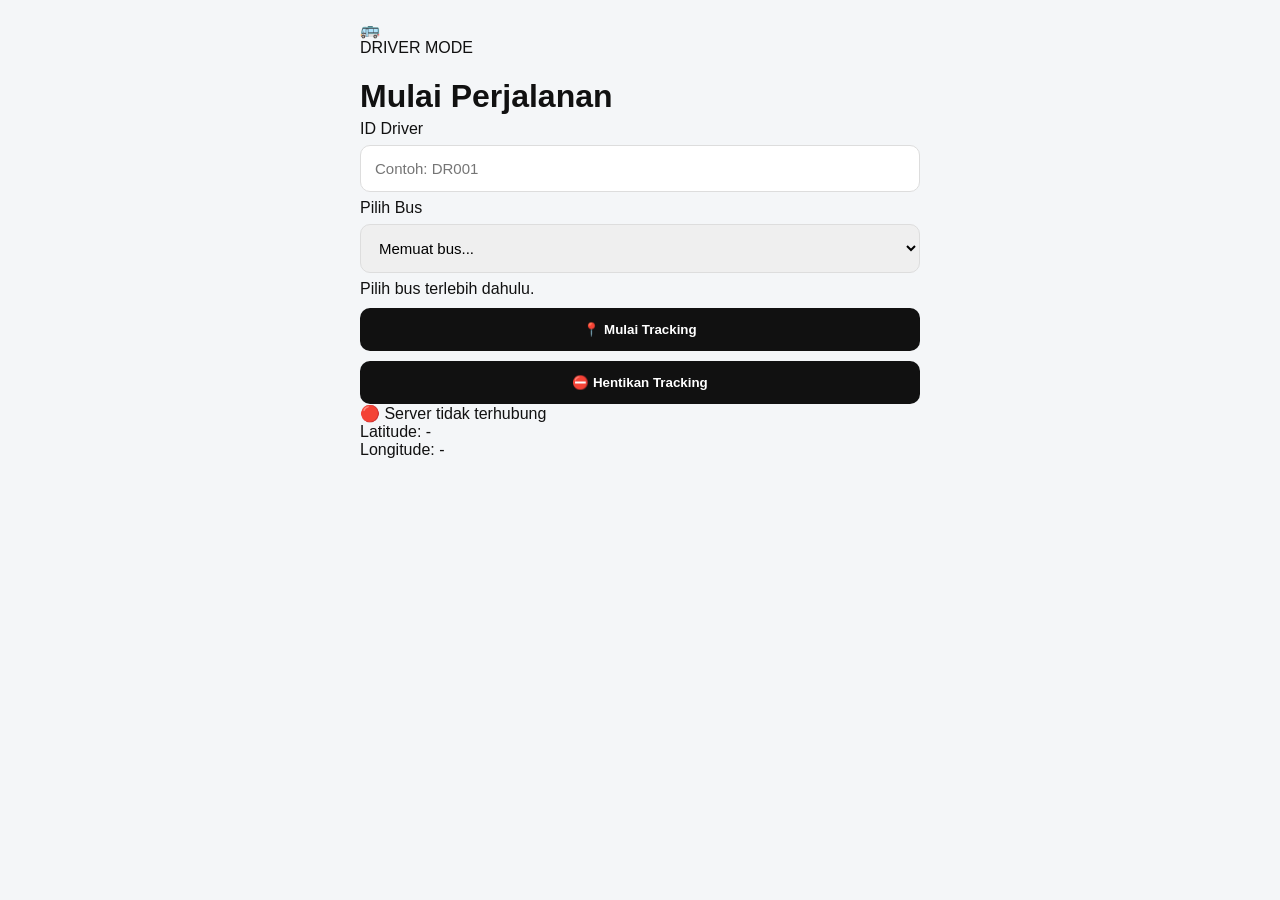
==== commit 6ab54f38: "Update driver.html" ====
--- a/driver.html
+++ b/driver.html
@@ -1,629 +1,439 @@
 <!DOCTYPE html>
+
 <html lang="id">
 
 <head>
-<meta charset="UTF-8">
-
-<meta name="viewport"
-      content="width=device-width, initial-scale=1">
-
-<title>BusTrack - Driver</title>
-
-<link rel="stylesheet"
-      href="style.css">
-
-<style>
-body {
-    margin: 0;
-    font-family: Arial, sans-serif;
+
+    <meta charset="UTF-8">
+
+    <meta
+        name="viewport"
+        content="width=device-width, initial-scale=1.0">
+
+    <title>Driver - Live Bus</title>
+
+    <link
+        rel="stylesheet"
+        href="style.css">
+
+</head>
+
+
+<body class="driver-page">
+
+
+<div class="driver-container">
+
+
+    <div class="driver-box">
+
+
+        <div class="driver-header">
+
+            <div class="driver-icon">
+                🚌
+            </div>
+
+            <div>
+
+                <div class="small-title">
+                    DRIVER MODE
+                </div>
+
+                <h1>
+                    Mulai Perjalanan
+                </h1>
+
+            </div>
+
+        </div>
+
+
+        <label>
+            ID Driver
+        </label>
+
+        <input
+            id="driverId"
+            type="text"
+            placeholder="Contoh: DR001"
+        >
+
+
+        <label>
+            Pilih Bus
+        </label>
+
+        <select
+            id="busSelect">
+
+            <option value="">
+                Memuat bus...
+            </option>
+
+        </select>
+
+
+        <div
+            id="driverInfo"
+            class="selected-bus">
+
+            Pilih bus terlebih dahulu.
+
+        </div>
+
+
+        <button
+            id="startButton"
+            class="btn-primary full"
+            onclick="startTracking()">
+
+            📍 Mulai Tracking
+
+        </button>
+
+
+        <button
+            id="stopButton"
+            class="btn-danger full hidden"
+            onclick="stopTracking()">
+
+            ⛔ Hentikan Tracking
+
+        </button>
+
+
+        <div
+            id="gpsStatus"
+            class="gps-status">
+
+            🔴 GPS belum aktif
+
+        </div>
+
+
+        <div
+            id="coordinates"
+            class="coordinates-box">
+
+            Latitude:
+            -
+
+            <br>
+
+            Longitude:
+            -
+
+        </div>
+
+
+    </div>
+
+</div>
+
+
+<script>
+
+
+const API_URL =
+    "https://script.google.com/macros/s/AKfycbxnFmL5CFPRinOb5mn1obnvRnoW__hLhxRZHy9vB-xBHc339VWZnP6rAIqc6nRt-wr1/exec";
+
+
+let watchId =
+    null;
+
+
+let isTracking =
+    false;
+
+
+let buses =
+    [];
+
+
+/* =========================================
+   JSONP
+========================================= */
+
+function requestJSONP(
+    action,
+    callbackFunction,
+    params = ''
+) {
+
+    const callbackName =
+        'driver_' +
+        Date.now();
+
+
+    window[callbackName] =
+        function(data) {
+
+            callbackFunction(data);
+
+            delete window[
+                callbackName
+            ];
+
+            const old =
+                document.getElementById(
+                    callbackName
+                );
+
+            if (old) {
+                old.remove();
+            }
+
+        };
+
+
+    const script =
+        document.createElement(
+            'script'
+        );
+
+
+    script.id =
+        callbackName;
+
+
+    script.src =
+        API_URL +
+        '?action=' +
+        action +
+        params +
+        '&callback=' +
+        callbackName;
+
+
+    script.onerror =
+        function() {
+
+            document.getElementById(
+                'gpsStatus'
+            ).innerHTML =
+                '🔴 Server tidak terhubung';
+
+            script.remove();
+
+        };
+
+
+    document.body.appendChild(
+        script
+    );
+
 }
 
-.driver-page {
-    max-width: 500px;
-    margin: auto;
-    padding: 15px;
-}
-
-.topbar {
-    display: flex;
-    justify-content: space-between;
-    align-items: center;
-    padding: 15px;
-}
-
-.topbar strong {
-    font-size: 22px;
-}
-
-.logout {
-    border: none;
-    padding: 10px 15px;
-    border-radius: 10px;
-    cursor: pointer;
-}
-
-.profile-card,
-.work-card,
-.location-card {
-    background: white;
-    border-radius: 18px;
-    padding: 20px;
-    margin-bottom: 15px;
-    box-shadow: 0 5px 20px rgba(0,0,0,.08);
-}
-
-.avatar {
-    font-size: 50px;
-    text-align: center;
-}
-
-.profile-card h2 {
-    text-align: center;
-    margin-bottom: 5px;
-}
-
-.profile-card p {
-    text-align: center;
-    color: #777;
-}
-
-.bus-info {
-    display: flex;
-    justify-content: space-between;
-    align-items: center;
-    background: #f4f6f8;
-    padding: 15px;
-    border-radius: 12px;
-    margin-top: 15px;
-}
-
-#status {
-    font-weight: bold;
-}
-
-.work-card {
-    text-align: center;
-}
-
-#workStatus {
-    font-size: 22px;
-    font-weight: bold;
-    margin: 15px 0;
-}
-
-#workButton {
-    width: 100%;
-    padding: 15px;
-    border: none;
-    border-radius: 12px;
-    font-size: 16px;
-    font-weight: bold;
-    cursor: pointer;
-}
-
-.location-card h3 {
-    margin-top: 0;
-}
-
-#gps {
-    color: #666;
-    word-break: break-word;
-}
-
-.map-button {
-    display: block;
-    text-align: center;
-    text-decoration: none;
-    background: #111827;
-    color: white;
-    padding: 15px;
-    border-radius: 12px;
-    font-weight: bold;
-}
-</style>
-
-</head>
-
-<body>
-
-<div class="driver-page">
-
-    <!-- TOPBAR -->
-
-    <div class="topbar">
-
-        <strong>🚌 BusTrack</strong>
-
-        <button
-            class="logout"
-            onclick="logout()">
-
-            Keluar
-
-        </button>
-
-    </div>
-
-
-    <!-- PROFILE -->
-
-    <div class="profile-card">
-
-        <div class="avatar">
-            👤
-        </div>
-
-        <h2 id="nama">
-            Driver
-        </h2>
-
-        <p id="username">
-            Memuat...
-        </p>
-
-        <div class="bus-info">
-
-            <strong id="bus">
-                BUS
-            </strong>
-
-            <span id="status">
-                ⚪ OFFLINE
-            </span>
-
-        </div>
-
-    </div>
-
-
-    <!-- WORK -->
-
-    <div class="work-card">
-
-        <p>Status kerja</p>
-
-        <div id="workStatus">
-            ⚪ OFFLINE
-        </div>
-
-        <button
-            id="workButton"
-            onclick="toggleWork()">
-
-            🟢 MULAI BEKERJA
-
-        </button>
-
-    </div>
-
-
-    <!-- GPS -->
-
-    <div class="location-card">
-
-        <h3>
-            📍 Lokasi GPS
-        </h3>
-
-        <p id="gps">
-            GPS belum aktif
-        </p>
-
-    </div>
-
-
-    <!-- MAP -->
-
-    <a
-        class="map-button"
-        href="map.html">
-
-        🗺️ LIHAT PETA BUS
-
-    </a>
-
-</div>
-
-
-<script>
-
-/* =====================================================
-   API GOOGLE APPS SCRIPT
-   ===================================================== */
-
-const API =
-    'https://script.google.com/macros/s/AKfycbxnFmL5CFPRinOb5mn1obnvRnoW__hLhxRZHy9vB-xBHc339VWZnP6rAIqc6nRt-wr1/exec';
-
-
-/* =====================================================
-   TOKEN LOGIN
-   ===================================================== */
-
-const token =
-    localStorage.getItem('bus_token');
-
-
-if (!token) {
-
-    window.location.href =
-        'index.html';
-
-}
-
-
-/* =====================================================
-   VARIABLE
-   ===================================================== */
-
-let working = false;
-
-let watchId = null;
-
-
-/* =====================================================
-   HELPER API GET
-   ===================================================== */
-
-async function apiGet(action, params = {}) {
-
-    const query =
-        new URLSearchParams();
-
-    query.append(
-        'action',
-        action
-    );
-
-    Object.keys(params).forEach(function(key) {
-
-        query.append(
-            key,
-            params[key]
-        );
-
-    });
-
-    const response =
-        await fetch(
-            API + '?' + query.toString(),
-            {
-                method: 'GET',
-                cache: 'no-cache'
+
+/* =========================================
+   LOAD BUS
+========================================= */
+
+function loadBuses() {
+
+    requestJSONP(
+        'bus',
+        function(data) {
+
+            if (
+                data.status ===
+                'error'
+            ) {
+
+                alert(
+                    data.message
+                );
+
+                return;
+
             }
-        );
-
-    if (!response.ok) {
-
-        throw new Error(
-            'HTTP ' + response.status
-        );
-
-    }
-
-    return await response.json();
-
-}
-
-
-/* =====================================================
-   LOAD PROFILE
-   ===================================================== */
-
-async function loadProfile() {
-
-    try {
-
-        const data =
-            await apiGet(
-                'profile',
-                {
-                    token: token
+
+
+            buses =
+                data || [];
+
+
+            const select =
+                document.getElementById(
+                    'busSelect'
+                );
+
+
+            select.innerHTML =
+                '<option value="">Pilih bus</option>';
+
+
+            buses.forEach(
+                function(bus) {
+
+                    const option =
+                        document.createElement(
+                            'option'
+                        );
+
+
+                    option.value =
+                        bus.bus_id;
+
+
+                    option.textContent =
+                        bus.no_bus +
+                        ' - ' +
+                        bus.plat;
+
+
+                    select.appendChild(
+                        option
+                    );
+
                 }
             );
 
-
-        if (!data.ok) {
-
-            alert(
-                data.error ||
-                'Session sudah tidak valid.'
-            );
-
-            localStorage.clear();
-
-            window.location.href =
-                'index.html';
-
-            return;
-
         }
-
-
-        const driver =
-            data.driver;
-
-
-        /* NAMA */
-
-        document.getElementById(
-            'nama'
-        ).textContent =
-            driver.nama || 'Driver';
-
-
-        /* USERNAME */
-
-        document.getElementById(
-            'username'
-        ).textContent =
-            '@' +
-            (driver.username || '-');
-
-
-        /* BUS */
-
-        document.getElementById(
-            'bus'
-        ).textContent =
-            driver.bus_id ||
-            'Belum ada bus';
-
-
-        /* STATUS */
-
-        updateProfileStatus(
-            driver.status_kerja
-        );
-
-
-        /* STATUS KERJA */
-
-        setUI(
-            String(
-                driver.status_kerja || 'OFF'
-            ).toUpperCase() === 'ON'
-        );
-
-
-    } catch (error) {
-
-        console.error(
-            'Profile error:',
-            error
-        );
-
-        document.getElementById(
-            'username'
-        ).textContent =
-            'Gagal memuat profil';
-
-    }
+    );
 
 }
 
 
-/* =====================================================
-   UPDATE STATUS PROFILE
-   ===================================================== */
-
-function updateProfileStatus(status) {
-
-    const element =
-        document.getElementById(
-            'status'
-        );
-
-    if (
-        String(status).toUpperCase() === 'ON'
-    ) {
-
-        element.textContent =
-            '🟢 ONLINE';
-
-        element.style.color =
-            'green';
-
-    } else {
-
-        element.textContent =
-            '⚪ OFFLINE';
-
-        element.style.color =
-            '#777';
-
-    }
-
-}
-
-
-/* =====================================================
-   UI STATUS KERJA
-   ===================================================== */
-
-function setUI(isWorking) {
-
-    working =
-        isWorking;
-
-
-    const status =
-        document.getElementById(
-            'workStatus'
-        );
-
-
-    const button =
-        document.getElementById(
-            'workButton'
-        );
-
-
-    const profileStatus =
-        document.getElementById(
-            'status'
-        );
-
-
-    if (working) {
-
-        status.textContent =
-            '🟢 SEDANG BEKERJA';
-
-
-        button.textContent =
-            '🔴 SELESAI BEKERJA';
-
-
-        button.disabled =
-            false;
-
-
-        profileStatus.textContent =
-            '🟢 ONLINE';
-
-
-        profileStatus.style.color =
-            'green';
-
-
-        startGPS();
-
-
-    } else {
-
-        status.textContent =
-            '⚪ OFFLINE';
-
-
-        button.textContent =
-            '🟢 MULAI BEKERJA';
-
-
-        button.disabled =
-            false;
-
-
-        profileStatus.textContent =
-            '⚪ OFFLINE';
-
-
-        profileStatus.style.color =
-            '#777';
-
-
-        stopGPS();
-
-    }
-
-}
-
-
-/* =====================================================
-   TOGGLE STATUS KERJA
-   ===================================================== */
-
-async function toggleWork() {
-
-    const button =
-        document.getElementById(
-            'workButton'
-        );
-
-
-    button.disabled =
-        true;
-
-
-    const newStatus =
-        working
-            ? 'OFF'
-            : 'ON';
-
-
-    try {
-
-        const data =
-            await apiGet(
-                'changeWorkStatus',
-                {
-                    token: token,
-                    status: newStatus
+/* =========================================
+   PILIH BUS
+========================================= */
+
+document.getElementById(
+    'busSelect'
+).addEventListener(
+    'change',
+    function() {
+
+        const busId =
+            this.value;
+
+
+        const bus =
+            buses.find(
+                function(item) {
+
+                    return item.bus_id ===
+                        busId;
+
                 }
             );
 
 
-        if (!data.ok) {
-
-            alert(
-                data.error ||
-                'Gagal mengubah status kerja.'
+        const info =
+            document.getElementById(
+                'driverInfo'
             );
 
-            button.disabled =
-                false;
+
+        if (!bus) {
+
+            info.innerHTML =
+                'Pilih bus terlebih dahulu.';
 
             return;
 
         }
 
 
-        setUI(
-            newStatus === 'ON'
+        info.innerHTML = `
+
+            <b>
+                🚌 ${bus.no_bus}
+            </b>
+
+            <br>
+
+            Plat:
+            ${bus.plat}
+
+            <br>
+
+            Kapasitas:
+            ${bus.kapasitas}
+
+        `;
+
+    }
+);
+
+
+/* =========================================
+   START TRACKING
+========================================= */
+
+function startTracking() {
+
+    const driverId =
+        document.getElementById(
+            'driverId'
+        ).value.trim();
+
+
+    const busId =
+        document.getElementById(
+            'busSelect'
+        ).value;
+
+
+    if (!driverId) {
+
+        alert(
+            'Masukkan ID Driver!'
         );
 
-
-    } catch (error) {
-
-        console.error(
-            'Status error:',
-            error
+        return;
+
+    }
+
+
+    if (!busId) {
+
+        alert(
+            'Pilih bus!'
         );
 
+        return;
+
+    }
+
+
+    if (
+        !navigator.geolocation
+    ) {
 
         alert(
-            'Tidak dapat terhubung ke server.'
+            'Browser tidak mendukung GPS.'
         );
 
-
-        button.disabled =
-            false;
+        return;
 
     }
 
-}
-
-
-/* =====================================================
-   START GPS
-   ===================================================== */
-
-function startGPS() {
-
-    /* Jangan bikin watcher GPS dobel */
-
-    if (watchId !== null) {
-
-        return;
-
-    }
-
-
-    if (!navigator.geolocation) {
-
-        document.getElementById(
-            'gps'
-        ).textContent =
-            'Browser tidak mendukung GPS.';
-
-        return;
-
-    }
-
-
-    document.getElementById(
-        'gps'
-    ).textContent =
-        '📡 Mencari lokasi GPS...';
+
+    isTracking =
+        true;
+
+
+    document.getElementById(
+        'startButton'
+    ).classList.add(
+        'hidden'
+    );
+
+
+    document.getElementById(
+        'stopButton'
+    ).classList.remove(
+        'hidden'
+    );
+
+
+    document.getElementById(
+        'gpsStatus'
+    ).innerHTML =
+        '🟡 Meminta akses GPS...';
 
 
     watchId =
@@ -632,6 +442,8 @@
             function(position) {
 
                 sendLocation(
+                    driverId,
+                    busId,
                     position
                 );
 
@@ -640,51 +452,28 @@
             function(error) {
 
                 console.error(
-                    'GPS error:',
                     error
                 );
 
 
-                let message =
-                    'GPS belum tersedia.';
-
-
-                if (error.code === 1) {
-
-                    message =
-                        'Izin lokasi ditolak. Aktifkan izin lokasi browser.';
-
-                }
-
-                else if (error.code === 2) {
-
-                    message =
-                        'Lokasi tidak tersedia.';
-
-                }
-
-                else if (error.code === 3) {
-
-                    message =
-                        'GPS timeout. Mencoba lagi...';
-
-                }
-
-
                 document.getElementById(
-                    'gps'
-                ).textContent =
-                    message;
+                    'gpsStatus'
+                ).innerHTML =
+                    '🔴 GPS Error: ' +
+                    error.message;
 
             },
 
             {
 
-                enableHighAccuracy: true,
-
-                maximumAge: 10000,
-
-                timeout: 15000
+                enableHighAccuracy:
+                    true,
+
+                maximumAge:
+                    2000,
+
+                timeout:
+                    10000
 
             }
 
@@ -693,17 +482,121 @@
 }
 
 
-/* =====================================================
-   STOP GPS
-   ===================================================== */
-
-function stopGPS() {
-
-    if (watchId !== null) {
-
-        navigator.geolocation.clearWatch(
-            watchId
-        );
+/* =========================================
+   SEND LOCATION
+========================================= */
+
+function sendLocation(
+    driverId,
+    busId,
+    position
+) {
+
+    if (!isTracking)
+        return;
+
+
+    const lat =
+        position.coords.latitude;
+
+
+    const lng =
+        position.coords.longitude;
+
+
+    document.getElementById(
+        'coordinates'
+    ).innerHTML = `
+
+        Latitude:
+        ${lat.toFixed(6)}
+
+        <br>
+
+        Longitude:
+        ${lng.toFixed(6)}
+
+    `;
+
+
+    document.getElementById(
+        'gpsStatus'
+    ).innerHTML =
+        '🟢 GPS aktif · Mengirim lokasi...';
+
+
+    const params =
+
+        '&bus_id=' +
+        encodeURIComponent(
+            busId
+        ) +
+
+        '&driver_id=' +
+        encodeURIComponent(
+            driverId
+        ) +
+
+        '&lat=' +
+        encodeURIComponent(
+            lat
+        ) +
+
+        '&lng=' +
+        encodeURIComponent(
+            lng
+        ) +
+
+        '&status=BERJALAN';
+
+
+    requestJSONP(
+        'update',
+        function(data) {
+
+            console.log(
+                'GPS:',
+                data
+            );
+
+
+            if (
+                data.status ===
+                'ok'
+            ) {
+
+                document.getElementById(
+                    'gpsStatus'
+                ).innerHTML =
+                    '🟢 GPS aktif · Lokasi terkirim';
+
+            }
+
+        },
+        params
+    );
+
+}
+
+
+/* =========================================
+   STOP TRACKING
+========================================= */
+
+function stopTracking() {
+
+    isTracking =
+        false;
+
+
+    if (
+        watchId !== null
+    ) {
+
+        navigator.geolocation
+            .clearWatch(
+                watchId
+            );
 
         watchId =
             null;
@@ -712,141 +605,35 @@
 
 
     document.getElementById(
-        'gps'
-    ).textContent =
-        'GPS tidak aktif';
+        'startButton'
+    ).classList.remove(
+        'hidden'
+    );
+
+
+    document.getElementById(
+        'stopButton'
+    ).classList.add(
+        'hidden'
+    );
+
+
+    document.getElementById(
+        'gpsStatus'
+    ).innerHTML =
+        '⚫ Tracking dihentikan';
 
 }
 
 
-/* =====================================================
-   SEND LOCATION
-   ===================================================== */
-
-async function sendLocation(position) {
-
-    if (!working) {
-
-        return;
-
-    }
-
-
-    const lat =
-        position.coords.latitude;
-
-
-    const lng =
-        position.coords.longitude;
-
-
-    const accuracy =
-        position.coords.accuracy;
-
-
-    document.getElementById(
-        'gps'
-    ).textContent =
-        '📍 ' +
-        lat.toFixed(6) +
-        ', ' +
-        lng.toFixed(6) +
-        ' • ±' +
-        Math.round(accuracy) +
-        'm';
-
-
-    try {
-
-        const data =
-            await apiGet(
-                'updateLocation',
-                {
-                    token: token,
-                    lat: lat,
-                    lng: lng
-                }
-            );
-
-
-        console.log(
-            'Lokasi bus:',
-            data
-        );
-
-
-        if (!data.ok) {
-
-            console.error(
-                'Server menolak lokasi:',
-                data.error
-            );
-
-        }
-
-    } catch (error) {
-
-        console.error(
-            'Gagal mengirim lokasi:',
-            error
-        );
-
-    }
-
-}
-
-
-/* =====================================================
-   LOGOUT
-   ===================================================== */
-
-async function logout() {
-
-    stopGPS();
-
-
-    try {
-
-        await apiGet(
-            'logout',
-            {
-                token: token
-            }
-        );
-
-    } catch (error) {
-
-        console.error(
-            'Logout error:',
-            error
-        );
-
-    }
-
-
-    localStorage.removeItem(
-        'bus_token'
-    );
-
-
-    localStorage.removeItem(
-        'driver'
-    );
-
-
-    window.location.href =
-        'index.html';
-
-}
-
-
-/* =====================================================
+/* =========================================
    START
-   ===================================================== */
-
-loadProfile();
+========================================= */
+
+loadBuses();
 
 </script>
 
 </body>
+
 </html>
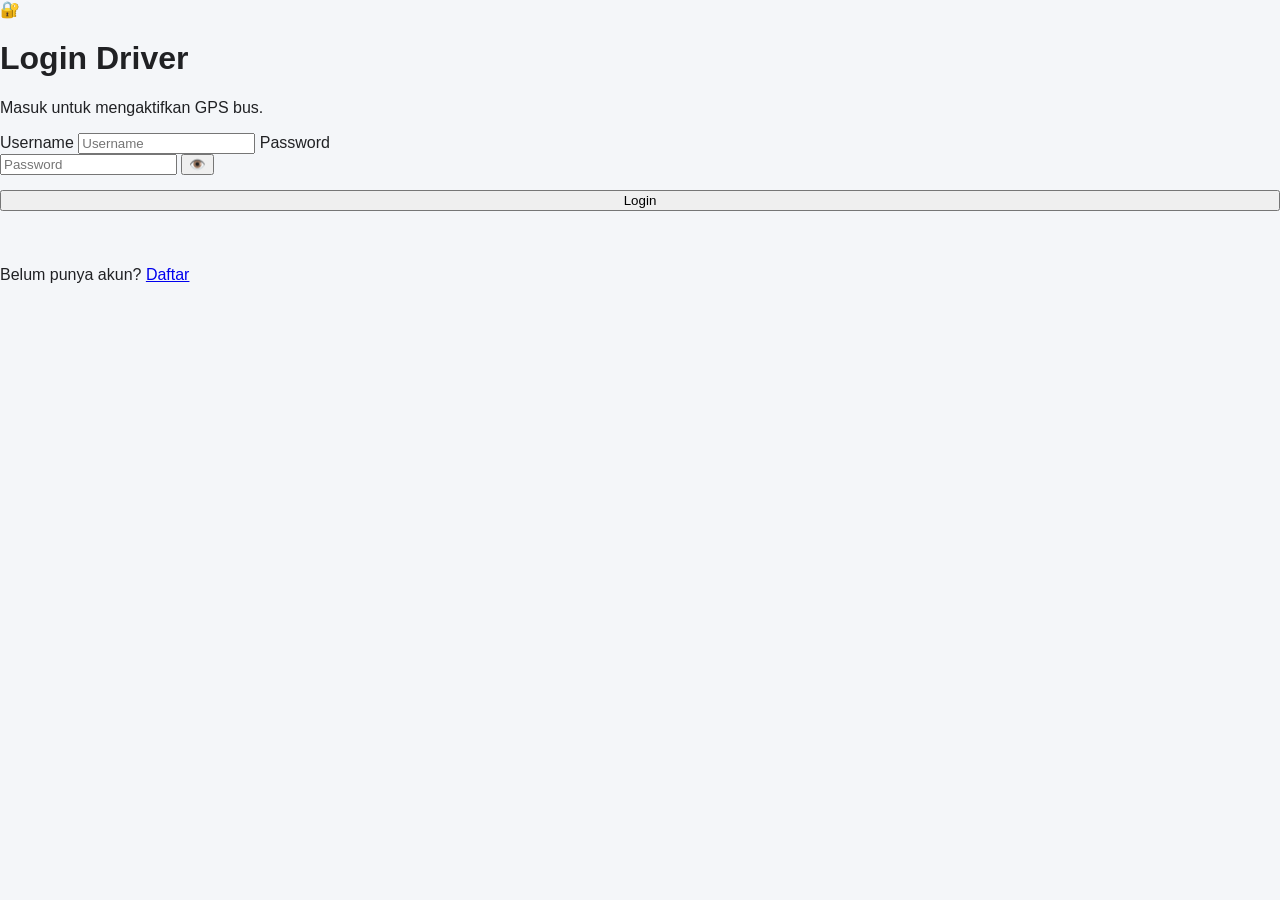
==== commit 929d4094: "Update driver.html" ====
--- a/driver.html
+++ b/driver.html
@@ -1,20 +1,19 @@
 <!DOCTYPE html>
-
 <html lang="id">
 
 <head>
 
-    <meta charset="UTF-8">
-
-    <meta
-        name="viewport"
-        content="width=device-width, initial-scale=1.0">
-
-    <title>Driver - Live Bus</title>
-
-    <link
-        rel="stylesheet"
-        href="style.css">
+<meta charset="UTF-8">
+
+<meta
+name="viewport"
+content="width=device-width, initial-scale=1.0">
+
+<title>Dashboard Driver</title>
+
+<link
+rel="stylesheet"
+href="style.css">
 
 </head>
 
@@ -22,112 +21,99 @@
 <body class="driver-page">
 
 
-<div class="driver-container">
-
-
-    <div class="driver-box">
-
-
-        <div class="driver-header">
-
-            <div class="driver-icon">
-                🚌
-            </div>
-
-            <div>
-
-                <div class="small-title">
-                    DRIVER MODE
-                </div>
-
-                <h1>
-                    Mulai Perjalanan
-                </h1>
-
-            </div>
-
-        </div>
-
-
-        <label>
-            ID Driver
-        </label>
-
-        <input
-            id="driverId"
-            type="text"
-            placeholder="Contoh: DR001"
-        >
-
-
-        <label>
-            Pilih Bus
-        </label>
-
-        <select
-            id="busSelect">
-
-            <option value="">
-                Memuat bus...
-            </option>
-
-        </select>
-
-
-        <div
-            id="driverInfo"
-            class="selected-bus">
-
-            Pilih bus terlebih dahulu.
-
-        </div>
-
-
-        <button
-            id="startButton"
-            class="btn-primary full"
-            onclick="startTracking()">
-
-            📍 Mulai Tracking
-
-        </button>
-
-
-        <button
-            id="stopButton"
-            class="btn-danger full hidden"
-            onclick="stopTracking()">
-
-            ⛔ Hentikan Tracking
-
-        </button>
-
-
-        <div
-            id="gpsStatus"
-            class="gps-status">
-
-            🔴 GPS belum aktif
-
-        </div>
-
-
-        <div
-            id="coordinates"
-            class="coordinates-box">
-
-            Latitude:
-            -
-
-            <br>
-
-            Longitude:
-            -
-
-        </div>
-
-
-    </div>
+<div class="driver-dashboard">
+
+
+<div class="driver-top">
+
+<div>
+
+<span class="badge">
+DRIVER MODE
+</span>
+
+<h1>
+Dashboard Driver
+</h1>
+
+</div>
+
+
+<button
+class="logout"
+onclick="logout()">
+
+Keluar
+
+</button>
+
+</div>
+
+
+<div
+id="profile"
+class="profile-card">
+</div>
+
+
+<div class="bus-dashboard">
+
+
+<h2>
+🚌 Bus Anda
+</h2>
+
+
+<div
+id="busInfo">
+</div>
+
+
+<button
+id="start"
+class="btn full"
+onclick="startTracking()">
+
+📍 Mulai Perjalanan
+
+</button>
+
+
+<button
+id="stop"
+class="stop full"
+onclick="stopTracking()"
+style="display:none">
+
+⛔ Hentikan Perjalanan
+
+</button>
+
+
+<div
+id="status"
+class="gps-status">
+
+⚫ GPS belum aktif
+
+</div>
+
+
+<div
+id="coordinates"
+class="coordinates-box">
+
+Latitude: -
+
+<br>
+
+Longitude: -
+
+</div>
+
+
+</div>
+
 
 </div>
 
@@ -136,501 +122,384 @@
 
 
 const API_URL =
-    "https://script.google.com/macros/s/AKfycbxnFmL5CFPRinOb5mn1obnvRnoW__hLhxRZHy9vB-xBHc339VWZnP6rAIqc6nRt-wr1/exec";
+'https://script.google.com/macros/s/AKfycbxnFmL5CFPRinOb5mn1obnvRnoW__hLhxRZHy9vB-xBHc339VWZnP6rAIqc6nRt-wr1/exec';
+
+
+let session =
+localStorage.getItem(
+'driverSession'
+);
+
+
+if (!session) {
+
+window.location =
+'login.html';
+
+}
+
+
+session =
+JSON.parse(
+session
+);
+
+
+const driver =
+session.driver;
+
+
+const bus =
+session.bus;
+
+
+document.getElementById(
+'profile'
+).innerHTML = `
+
+<img
+src="${
+driver.foto ||
+'https://placehold.co/100x100'
+}"
+class="driver-photo-large"
+>
+
+<div>
+
+<h2>
+${driver.nama}
+</h2>
+
+<p>
+ID:
+${driver.driver_id}
+</p>
+
+<p>
+Username:
+${driver.username}
+</p>
+
+</div>
+
+`;
+
+
+document.getElementById(
+'busInfo'
+).innerHTML = `
+
+<div class="assigned-bus">
+
+<div class="bus-big">
+🚌
+</div>
+
+<div>
+
+<h2>
+${bus.no_bus}
+</h2>
+
+<p>
+Bus ID:
+${bus.bus_id}
+</p>
+
+<p>
+Plat:
+${bus.plat}
+</p>
+
+<p>
+Kapasitas:
+${bus.kapasitas}
+</p>
+
+</div>
+
+</div>
+
+`;
 
 
 let watchId =
-    null;
-
-
-let isTracking =
-    false;
-
-
-let buses =
-    [];
-
-
-/* =========================================
-   JSONP
-========================================= */
-
-function requestJSONP(
-    action,
-    callbackFunction,
-    params = ''
+null;
+
+
+let tracking =
+false;
+
+
+function api(
+action,
+params,
+callback
 ) {
 
-    const callbackName =
-        'driver_' +
-        Date.now();
-
-
-    window[callbackName] =
-        function(data) {
-
-            callbackFunction(data);
-
-            delete window[
-                callbackName
-            ];
-
-            const old =
-                document.getElementById(
-                    callbackName
-                );
-
-            if (old) {
-                old.remove();
-            }
-
-        };
-
-
-    const script =
-        document.createElement(
-            'script'
-        );
-
-
-    script.id =
-        callbackName;
-
-
-    script.src =
-        API_URL +
-        '?action=' +
-        action +
-        params +
-        '&callback=' +
-        callbackName;
-
-
-    script.onerror =
-        function() {
-
-            document.getElementById(
-                'gpsStatus'
-            ).innerHTML =
-                '🔴 Server tidak terhubung';
-
-            script.remove();
-
-        };
-
-
-    document.body.appendChild(
-        script
-    );
-
-}
-
-
-/* =========================================
-   LOAD BUS
-========================================= */
-
-function loadBuses() {
-
-    requestJSONP(
-        'bus',
-        function(data) {
-
-            if (
-                data.status ===
-                'error'
-            ) {
-
-                alert(
-                    data.message
-                );
-
-                return;
-
-            }
-
-
-            buses =
-                data || [];
-
-
-            const select =
-                document.getElementById(
-                    'busSelect'
-                );
-
-
-            select.innerHTML =
-                '<option value="">Pilih bus</option>';
-
-
-            buses.forEach(
-                function(bus) {
-
-                    const option =
-                        document.createElement(
-                            'option'
-                        );
-
-
-                    option.value =
-                        bus.bus_id;
-
-
-                    option.textContent =
-                        bus.no_bus +
-                        ' - ' +
-                        bus.plat;
-
-
-                    select.appendChild(
-                        option
-                    );
-
-                }
-            );
-
-        }
-    );
-
-}
-
-
-/* =========================================
-   PILIH BUS
-========================================= */
-
-document.getElementById(
-    'busSelect'
-).addEventListener(
-    'change',
-    function() {
-
-        const busId =
-            this.value;
-
-
-        const bus =
-            buses.find(
-                function(item) {
-
-                    return item.bus_id ===
-                        busId;
-
-                }
-            );
-
-
-        const info =
-            document.getElementById(
-                'driverInfo'
-            );
-
-
-        if (!bus) {
-
-            info.innerHTML =
-                'Pilih bus terlebih dahulu.';
-
-            return;
-
-        }
-
-
-        info.innerHTML = `
-
-            <b>
-                🚌 ${bus.no_bus}
-            </b>
-
-            <br>
-
-            Plat:
-            ${bus.plat}
-
-            <br>
-
-            Kapasitas:
-            ${bus.kapasitas}
-
-        `;
-
-    }
-);
-
-
-/* =========================================
-   START TRACKING
-========================================= */
+const name =
+'driver_' +
+Date.now();
+
+
+window[name] =
+callback;
+
+
+const script =
+document.createElement(
+'script'
+);
+
+
+script.src =
+API_URL +
+'?action=' +
+action +
+params +
+'&callback=' +
+name;
+
+
+script.onerror =
+function() {
+
+document.getElementById(
+'status'
+).innerText =
+'❌ Server tidak terhubung.';
+
+};
+
+
+document.body.appendChild(
+script
+);
+
+}
+
 
 function startTracking() {
 
-    const driverId =
-        document.getElementById(
-            'driverId'
-        ).value.trim();
-
-
-    const busId =
-        document.getElementById(
-            'busSelect'
-        ).value;
-
-
-    if (!driverId) {
-
-        alert(
-            'Masukkan ID Driver!'
-        );
-
-        return;
-
-    }
-
-
-    if (!busId) {
-
-        alert(
-            'Pilih bus!'
-        );
-
-        return;
-
-    }
-
-
-    if (
-        !navigator.geolocation
-    ) {
-
-        alert(
-            'Browser tidak mendukung GPS.'
-        );
-
-        return;
-
-    }
-
-
-    isTracking =
-        true;
-
-
-    document.getElementById(
-        'startButton'
-    ).classList.add(
-        'hidden'
-    );
-
-
-    document.getElementById(
-        'stopButton'
-    ).classList.remove(
-        'hidden'
-    );
-
-
-    document.getElementById(
-        'gpsStatus'
-    ).innerHTML =
-        '🟡 Meminta akses GPS...';
-
-
-    watchId =
-        navigator.geolocation.watchPosition(
-
-            function(position) {
-
-                sendLocation(
-                    driverId,
-                    busId,
-                    position
-                );
-
-            },
-
-            function(error) {
-
-                console.error(
-                    error
-                );
-
-
-                document.getElementById(
-                    'gpsStatus'
-                ).innerHTML =
-                    '🔴 GPS Error: ' +
-                    error.message;
-
-            },
-
-            {
-
-                enableHighAccuracy:
-                    true,
-
-                maximumAge:
-                    2000,
-
-                timeout:
-                    10000
-
-            }
-
-        );
-
-}
-
-
-/* =========================================
-   SEND LOCATION
-========================================= */
-
-function sendLocation(
-    driverId,
-    busId,
-    position
+if (
+!navigator.geolocation
 ) {
 
-    if (!isTracking)
-        return;
-
-
-    const lat =
-        position.coords.latitude;
-
-
-    const lng =
-        position.coords.longitude;
-
-
-    document.getElementById(
-        'coordinates'
-    ).innerHTML = `
-
-        Latitude:
-        ${lat.toFixed(6)}
-
-        <br>
-
-        Longitude:
-        ${lng.toFixed(6)}
-
-    `;
-
-
-    document.getElementById(
-        'gpsStatus'
-    ).innerHTML =
-        '🟢 GPS aktif · Mengirim lokasi...';
-
-
-    const params =
-
-        '&bus_id=' +
-        encodeURIComponent(
-            busId
-        ) +
-
-        '&driver_id=' +
-        encodeURIComponent(
-            driverId
-        ) +
-
-        '&lat=' +
-        encodeURIComponent(
-            lat
-        ) +
-
-        '&lng=' +
-        encodeURIComponent(
-            lng
-        ) +
-
-        '&status=BERJALAN';
-
-
-    requestJSONP(
-        'update',
-        function(data) {
-
-            console.log(
-                'GPS:',
-                data
-            );
-
-
-            if (
-                data.status ===
-                'ok'
-            ) {
-
-                document.getElementById(
-                    'gpsStatus'
-                ).innerHTML =
-                    '🟢 GPS aktif · Lokasi terkirim';
-
-            }
-
-        },
-        params
-    );
-
-}
-
-
-/* =========================================
-   STOP TRACKING
-========================================= */
+alert(
+'Browser tidak mendukung GPS.'
+);
+
+return;
+
+}
+
+
+tracking =
+true;
+
+
+document.getElementById(
+'start'
+).style.display =
+'none';
+
+
+document.getElementById(
+'stop'
+).style.display =
+'block';
+
+
+document.getElementById(
+'status'
+).innerText =
+'🟡 Mengaktifkan GPS...';
+
+
+watchId =
+navigator.geolocation
+.watchPosition(
+
+function(position) {
+
+sendGPS(
+position
+);
+
+},
+
+function(error) {
+
+document.getElementById(
+'status'
+).innerText =
+'❌ ' +
+error.message;
+
+},
+
+{
+
+enableHighAccuracy:
+true,
+
+maximumAge:
+2000,
+
+timeout:
+10000
+
+}
+
+);
+
+}
+
+
+function sendGPS(
+position
+) {
+
+if (
+!tracking
+) return;
+
+
+const lat =
+position.coords.latitude;
+
+
+const lng =
+position.coords.longitude;
+
+
+document.getElementById(
+'coordinates'
+).innerHTML =
+
+'Latitude: ' +
+lat.toFixed(6) +
+
+'<br>Longitude: ' +
+lng.toFixed(6);
+
+
+document.getElementById(
+'status'
+).innerText =
+'🟢 Mengirim lokasi...';
+
+
+const params =
+
+'&driver_id=' +
+encodeURIComponent(
+driver.driver_id
+) +
+
+'&bus_id=' +
+encodeURIComponent(
+bus.bus_id
+) +
+
+'&lat=' +
+encodeURIComponent(
+lat
+) +
+
+'&lng=' +
+encodeURIComponent(
+lng
+) +
+
+'&status=BERJALAN';
+
+
+api(
+'updateLocation',
+params,
+function(data) {
+
+if (
+data.success
+) {
+
+document.getElementById(
+'status'
+).innerText =
+'🟢 Bus sedang berjalan';
+
+} else {
+
+document.getElementById(
+'status'
+).innerText =
+'❌ ' +
+data.message;
+
+}
+
+});
+
+}
+
 
 function stopTracking() {
 
-    isTracking =
-        false;
-
-
-    if (
-        watchId !== null
-    ) {
-
-        navigator.geolocation
-            .clearWatch(
-                watchId
-            );
-
-        watchId =
-            null;
-
-    }
-
-
-    document.getElementById(
-        'startButton'
-    ).classList.remove(
-        'hidden'
-    );
-
-
-    document.getElementById(
-        'stopButton'
-    ).classList.add(
-        'hidden'
-    );
-
-
-    document.getElementById(
-        'gpsStatus'
-    ).innerHTML =
-        '⚫ Tracking dihentikan';
-
-}
-
-
-/* =========================================
-   START
-========================================= */
-
-loadBuses();
+tracking =
+false;
+
+
+if (
+watchId !== null
+) {
+
+navigator.geolocation
+.clearWatch(
+watchId
+);
+
+watchId =
+null;
+
+}
+
+
+document.getElementById(
+'start'
+).style.display =
+'block';
+
+
+document.getElementById(
+'stop'
+).style.display =
+'none';
+
+
+document.getElementById(
+'status'
+).innerText =
+'⚫ Perjalanan dihentikan';
+
+}
+
+
+function logout() {
+
+stopTracking();
+
+
+localStorage.removeItem(
+'driverSession'
+);
+
+
+window.location =
+'login.html';
+
+}
 
 </script>
 
--- a/style.css
+++ b/style.css
@@ -2,69 +2,971 @@
     box-sizing: border-box;
 }
 
+
+html,
 body {
     margin: 0;
+    padding: 0;
+}
+
+
+body {
+
     font-family:
         Arial,
+        Helvetica,
         sans-serif;
 
-    background:
-        #f4f6f8;
-
-    color:
-        #111;
-}
-
-.auth-container {
-    min-height: 100vh;
+    background: #f4f6f9;
+
+    color: #202124;
+
+}
+
+
+/* =================================================
+   NAVBAR
+================================================= */
+
+.navbar {
+
+    height: 70px;
+
+    padding:
+        0 35px;
+
+    background: white;
 
     display: flex;
 
-    flex-direction: column;
-
     align-items: center;
 
-    justify-content: center;
-
-    padding: 20px;
-}
+    justify-content:
+        space-between;
+
+    box-shadow:
+        0 2px 12px
+        rgba(0,0,0,.08);
+
+    position:
+        relative;
+
+    z-index: 1000;
+
+}
+
 
 .logo {
-    font-size: 60px;
-}
-
-h1 {
-    margin-bottom: 5px;
-}
-
-.subtitle {
-    color: #777;
-}
-
-.card {
-    width: 100%;
-    max-width: 400px;
-
-    background: white;
-
-    padding: 25px;
-
-    border-radius: 20px;
+
+    font-size: 21px;
+
+    font-weight: 800;
+
+}
+
+
+.navbar nav {
+
+    display: flex;
+
+    gap: 25px;
+
+}
+
+
+.navbar nav a {
+
+    text-decoration: none;
+
+    color: #333;
+
+    font-weight: 600;
+
+}
+
+
+.navbar nav a:hover {
+
+    color: #1976d2;
+
+}
+
+
+/* =================================================
+   HERO
+================================================= */
+
+.hero {
+
+    min-height: 520px;
+
+    padding:
+        60px 8%;
+
+    display: flex;
+
+    align-items: center;
+
+    justify-content:
+        space-between;
+
+    background:
+        linear-gradient(
+            135deg,
+            #eaf4ff,
+            #ffffff
+        );
+
+}
+
+
+.hero-content {
+
+    max-width: 650px;
+
+}
+
+
+.hero-badge {
+
+    display: inline-block;
+
+    padding:
+        8px 14px;
+
+    background:
+        #e6f7ed;
+
+    color:
+        #18864b;
+
+    border-radius:
+        20px;
+
+    font-size:
+        13px;
+
+    font-weight:
+        bold;
+
+}
+
+
+.hero h1 {
+
+    font-size:
+        54px;
+
+    line-height:
+        1.08;
+
+    margin:
+        18px 0;
+
+}
+
+
+.hero h1 span {
+
+    color:
+        #1976d2;
+
+}
+
+
+.hero p {
+
+    color:
+        #667085;
+
+    font-size:
+        18px;
+
+    line-height:
+        1.6;
+
+}
+
+
+.hero-buttons {
+
+    display:
+        flex;
+
+    gap:
+        12px;
+
+    margin-top:
+        30px;
+
+}
+
+
+.hero-bus {
+
+    font-size:
+        180px;
+
+    transform:
+        rotate(-4deg);
+
+}
+
+
+/* =================================================
+   BUTTON
+================================================= */
+
+.btn-primary,
+.btn-secondary,
+.btn-danger {
+
+    border: none;
+
+    border-radius:
+        10px;
+
+    padding:
+        14px 20px;
+
+    font-size:
+        15px;
+
+    font-weight:
+        bold;
+
+    text-decoration:
+        none;
+
+    cursor:
+        pointer;
+
+    display:
+        inline-block;
+
+}
+
+
+.btn-primary {
+
+    background:
+        #1976d2;
+
+    color:
+        white;
+
+}
+
+
+.btn-primary:hover {
+
+    background:
+        #125ca5;
+
+}
+
+
+.btn-secondary {
+
+    background:
+        white;
+
+    color:
+        #1976d2;
+
+    border:
+        1px solid #1976d2;
+
+}
+
+
+.btn-danger {
+
+    background:
+        #d93025;
+
+    color:
+        white;
+
+}
+
+
+.full {
+
+    width:
+        100%;
+
+    margin-top:
+        15px;
+
+}
+
+
+/* =================================================
+   FEATURES
+================================================= */
+
+.features {
+
+    display:
+        grid;
+
+    grid-template-columns:
+        repeat(4, 1fr);
+
+    gap:
+        20px;
+
+    padding:
+        50px 7%;
+
+}
+
+
+.feature-card {
+
+    background:
+        white;
+
+    padding:
+        25px;
+
+    border-radius:
+        18px;
 
     box-shadow:
-        0 10px 30px
-        rgba(0,0,0,.08);
-}
-
-input,
-select {
-
-    width: 100%;
-
-    padding: 14px;
+        0 5px 20px
+        rgba(0,0,0,.07);
+
+}
+
+
+.feature-icon {
+
+    font-size:
+        35px;
+
+}
+
+
+.feature-card h3 {
 
     margin:
-        7px 0;
+        15px 0 8px;
+
+}
+
+
+.feature-card p {
+
+    color:
+        #667085;
+
+    line-height:
+        1.5;
+
+}
+
+
+/* =================================================
+   FOOTER
+================================================= */
+
+footer {
+
+    text-align:
+        center;
+
+    padding:
+        30px;
+
+    color:
+        #777;
+
+}
+
+
+/* =================================================
+   MAP
+================================================= */
+
+.map-page {
+
+    overflow:
+        hidden;
+
+}
+
+
+#map {
+
+    position:
+        fixed;
+
+    inset:
+        0;
+
+    width:
+        100%;
+
+    height:
+        100%;
+
+}
+
+
+.map-panel {
+
+    position:
+        fixed;
+
+    z-index:
+        1000;
+
+    top:
+        20px;
+
+    left:
+        20px;
+
+    width:
+        350px;
+
+    max-height:
+        calc(100vh - 40px);
+
+    overflow-y:
+        auto;
+
+    background:
+        white;
+
+    border-radius:
+        18px;
+
+    padding:
+        20px;
+
+    box-shadow:
+        0 8px 30px
+        rgba(0,0,0,.18);
+
+}
+
+
+.panel-header {
+
+    display:
+        flex;
+
+    align-items:
+        center;
+
+    justify-content:
+        space-between;
+
+}
+
+
+.panel-header h2 {
+
+    margin:
+        4px 0 0;
+
+}
+
+
+.small-title {
+
+    font-size:
+        11px;
+
+    color:
+        #1976d2;
+
+    font-weight:
+        bold;
+
+    letter-spacing:
+        1px;
+
+}
+
+
+.refresh-btn {
+
+    width:
+        42px;
+
+    height:
+        42px;
+
+    border:
+        none;
+
+    border-radius:
+        50%;
+
+    background:
+        #1976d2;
+
+    color:
+        white;
+
+    font-size:
+        24px;
+
+    cursor:
+        pointer;
+
+}
+
+
+.connection-status {
+
+    margin:
+        15px 0;
+
+    padding:
+        10px;
+
+    background:
+        #f5f7fa;
+
+    border-radius:
+        9px;
+
+    font-size:
+        12px;
+
+    color:
+        #666;
+
+}
+
+
+/* =================================================
+   BUS CARD
+================================================= */
+
+.bus-card {
+
+    display:
+        flex;
+
+    align-items:
+        center;
+
+    gap:
+        12px;
+
+    padding:
+        13px 0;
+
+    border-bottom:
+        1px solid #eee;
+
+    cursor:
+        pointer;
+
+}
+
+
+.bus-card:hover {
+
+    background:
+        #f7faff;
+
+}
+
+
+.driver-photo {
+
+    width:
+        52px;
+
+    height:
+        52px;
+
+    border-radius:
+        50%;
+
+    object-fit:
+        cover;
+
+    background:
+        #ddd;
+
+}
+
+
+.bus-card-info {
+
+    flex:
+        1;
+
+}
+
+
+.bus-card-title {
+
+    font-weight:
+        bold;
+
+    font-size:
+        16px;
+
+}
+
+
+.bus-plate {
+
+    font-size:
+        12px;
+
+    color:
+        #444;
+
+}
+
+
+.bus-driver {
+
+    font-size:
+        13px;
+
+    color:
+        #777;
+
+    margin-top:
+        3px;
+
+}
+
+
+.status-online {
+
+    color:
+        #16a34a;
+
+    font-size:
+        12px;
+
+    margin-top:
+        3px;
+
+}
+
+
+.status-offline {
+
+    color:
+        #999;
+
+    font-size:
+        12px;
+
+    margin-top:
+        3px;
+
+}
+
+
+.arrow {
+
+    font-size:
+        25px;
+
+    color:
+        #aaa;
+
+}
+
+
+/* =================================================
+   BUS MARKER
+================================================= */
+
+.custom-bus-icon {
+
+    background:
+        transparent;
+
+    border:
+        none;
+
+}
+
+
+.bus-icon-wrapper {
+
+    width:
+        50px;
+
+    height:
+        50px;
+
+    display:
+        flex;
+
+    align-items:
+        center;
+
+    justify-content:
+        center;
+
+    font-size:
+        34px;
+
+    filter:
+        drop-shadow(
+            0 3px 4px
+            rgba(0,0,0,.4)
+        );
+
+}
+
+
+/* =================================================
+   POPUP
+================================================= */
+
+.popup {
+
+    min-width:
+        190px;
+
+    text-align:
+        center;
+
+}
+
+
+.popup-photo {
+
+    width:
+        65px;
+
+    height:
+        65px;
+
+    border-radius:
+        50%;
+
+    object-fit:
+        cover;
+
+}
+
+
+.popup h3 {
+
+    margin:
+        8px 0;
+
+}
+
+
+.popup p {
+
+    margin:
+        5px 0;
+
+}
+
+
+.coordinates {
+
+    font-size:
+        11px;
+
+    color:
+        #777;
+
+}
+
+
+.map-info {
+
+    position:
+        fixed;
+
+    z-index:
+        999;
+
+    bottom:
+        20px;
+
+    left:
+        50%;
+
+    transform:
+        translateX(-50%);
+
+    background:
+        white;
+
+    padding:
+        10px 18px;
+
+    border-radius:
+        20px;
+
+    box-shadow:
+        0 4px 15px
+        rgba(0,0,0,.15);
+
+    font-size:
+        12px;
+
+}
+
+
+/* =================================================
+   DRIVER / REGISTER
+================================================= */
+
+.driver-page {
+
+    min-height:
+        100vh;
+
+    display:
+        flex;
+
+    align-items:
+        center;
+
+    justify-content:
+        center;
+
+    padding:
+        25px;
+
+    background:
+        linear-gradient(
+            135deg,
+            #edf5ff,
+            #ffffff
+        );
+
+}
+
+
+.driver-container {
+
+    width:
+        100%;
+
+    max-width:
+        480px;
+
+}
+
+
+.driver-box {
+
+    background:
+        white;
+
+    padding:
+        30px;
+
+    border-radius:
+        20px;
+
+    box-shadow:
+        0 8px 35px
+        rgba(0,0,0,.1);
+
+}
+
+
+.driver-header {
+
+    display:
+        flex;
+
+    align-items:
+        center;
+
+    gap:
+        15px;
+
+    margin-bottom:
+        25px;
+
+}
+
+
+.driver-icon {
+
+    width:
+        55px;
+
+    height:
+        55px;
+
+    border-radius:
+        15px;
+
+    background:
+        #e8f2ff;
+
+    display:
+        flex;
+
+    align-items:
+        center;
+
+    justify-content:
+        center;
+
+    font-size:
+        30px;
+
+}
+
+
+.driver-header h1 {
+
+    margin:
+        5px 0 0;
+
+    font-size:
+        25px;
+
+}
+
+
+.driver-box label {
+
+    display:
+        block;
+
+    font-weight:
+        600;
+
+    font-size:
+        14px;
+
+    margin-top:
+        15px;
+
+    margin-bottom:
+        7px;
+
+}
+
+
+.driver-box input,
+.driver-box select {
+
+    width:
+        100%;
+
+    padding:
+        13px;
 
     border:
         1px solid #ddd;
@@ -74,205 +976,275 @@
 
     font-size:
         15px;
-}
-
-button {
-
-    width: 100%;
-
-    padding: 14px;
-
-    border: none;
+
+    outline:
+        none;
+
+}
+
+
+.driver-box input:focus,
+.driver-box select:focus {
+
+    border-color:
+        #1976d2;
+
+}
+
+
+.selected-bus {
+
+    background:
+        #f5f7fa;
+
+    padding:
+        13px;
 
     border-radius:
         10px;
 
-    background:
-        #111;
-
-    color:
-        white;
-
-    font-weight:
-        bold;
-
-    cursor:
-        pointer;
+    margin-top:
+        15px;
+
+    font-size:
+        13px;
+
+    line-height:
+        1.6;
+
+}
+
+
+.gps-status {
+
+    margin-top:
+        20px;
+
+    padding:
+        15px;
+
+    border-radius:
+        10px;
+
+    background:
+        #f5f7fa;
+
+    font-size:
+        13px;
+
+}
+
+
+.coordinates-box {
 
     margin-top:
         10px;
-}
-
-button:hover {
-    opacity: .9;
-}
-
-.register-link {
-    text-align: center;
+
+    padding:
+        12px;
+
+    background:
+        #111827;
+
+    color:
+        white;
+
+    border-radius:
+        10px;
+
+    font-size:
+        12px;
+
+    line-height:
+        1.8;
+
+}
+
+
+.photo-preview {
+
+    min-height:
+        100px;
 
     margin-top:
-        20px;
-
-    font-size:
-        14px;
-}
-
-.register-link a {
-    font-weight: bold;
-
-    text-decoration:
-        none;
-
-    color:
-        #111;
-}
-
-.driver-page {
-    max-width:
-        600px;
-
-    margin:
-        auto;
-
-    padding:
-        20px;
-}
-
-.topbar {
+        15px;
+
+    border-radius:
+        12px;
+
+    background:
+        #f5f7fa;
 
     display:
         flex;
 
+    align-items:
+        center;
+
     justify-content:
-        space-between;
-
-    align-items:
-        center;
-
-    margin-bottom:
+        center;
+
+    color:
+        #777;
+
+    overflow:
+        hidden;
+
+}
+
+
+.preview-photo {
+
+    width:
+        100px;
+
+    height:
+        100px;
+
+    border-radius:
+        50%;
+
+    object-fit:
+        cover;
+
+}
+
+
+.result {
+
+    margin-top:
+        15px;
+
+    padding:
+        12px;
+
+    border-radius:
+        10px;
+
+    font-size:
+        13px;
+
+}
+
+
+/* =================================================
+   UTILITY
+================================================= */
+
+.hidden {
+
+    display:
+        none !important;
+
+}
+
+
+.empty {
+
+    padding:
         20px;
-}
-
-.logout {
-
-    width:
-        auto;
-
-    padding:
-        8px 15px;
-
-    margin: 0;
-
-    background:
-        #ddd;
-
-    color:
-        #111;
-}
-
-.profile-card,
-.work-card,
-.location-card {
-
-    background:
-        white;
-
-    border-radius:
-        20px;
-
-    padding:
-        25px;
-
-    margin-bottom:
-        15px;
-
-    box-shadow:
-        0 5px 20px
-        rgba(0,0,0,.06);
-}
-
-.avatar {
-
-    width:
-        90px;
-
-    height:
-        90px;
-
-    border-radius:
-        50%;
-
-    background:
-        #eee;
-
-    display:
-        flex;
-
-    align-items:
-        center;
-
-    justify-content:
-        center;
-
-    font-size:
-        40px;
-
-    margin:
-        auto;
-}
-
-.profile-card {
+
     text-align:
         center;
-}
-
-.bus-info {
-
-    display:
-        flex;
-
-    justify-content:
-        space-between;
-
-    margin-top:
-        20px;
-}
-
-#workStatus {
-
-    font-size:
-        25px;
-
-    font-weight:
-        bold;
-
-    margin:
-        15px 0;
-}
-
-.map-button {
-
-    display:
-        block;
-
-    text-align:
-        center;
-
-    padding:
-        15px;
-
-    border-radius:
-        12px;
-
-    background:
-        #111;
-
-    color:
-        white;
-
-    text-decoration:
-        none;
-
-    font-weight:
-        bold;
-}
+
+    color:
+        #777;
+
+}
+
+
+/* =================================================
+   MOBILE
+================================================= */
+
+@media (
+    max-width: 800px
+) {
+
+    .navbar {
+
+        padding:
+            0 15px;
+
+    }
+
+
+    .navbar nav {
+
+        gap:
+            10px;
+
+    }
+
+
+    .navbar nav a {
+
+        font-size:
+            12px;
+
+    }
+
+
+    .hero {
+
+        padding:
+            50px 25px;
+
+    }
+
+
+    .hero h1 {
+
+        font-size:
+            38px;
+
+    }
+
+
+    .hero-bus {
+
+        display:
+            none;
+
+    }
+
+
+    .features {
+
+        grid-template-columns:
+            1fr;
+
+        padding:
+            30px 20px;
+
+    }
+
+
+    .map-panel {
+
+        top:
+            10px;
+
+        left:
+            10px;
+
+        right:
+            10px;
+
+        width:
+            auto;
+
+        max-height:
+            42vh;
+
+    }
+
+
+    .map-info {
+
+        bottom:
+            10px;
+
+    }
+
+}
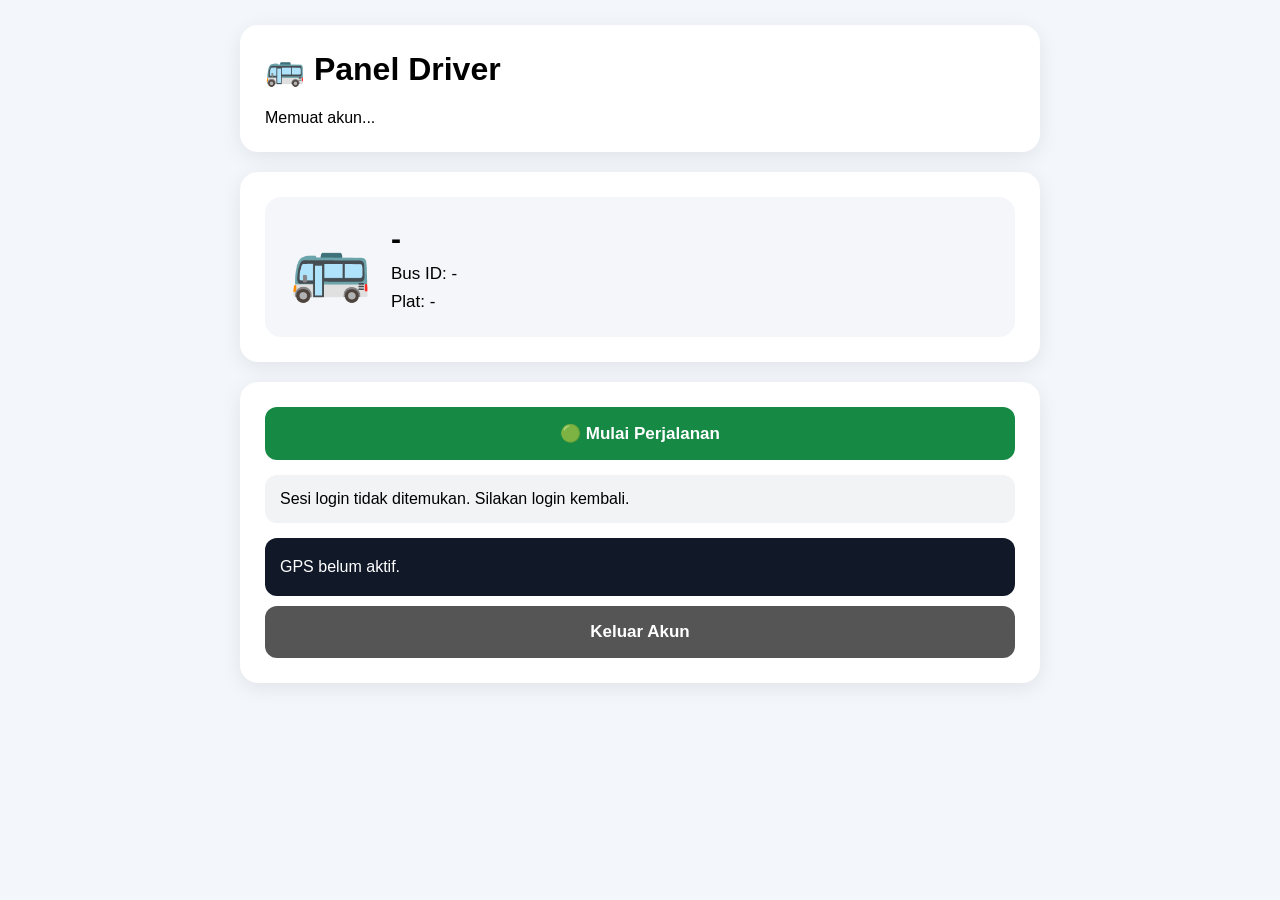
==== commit 09bcfb02: "Update driver.html" ====
--- a/driver.html
+++ b/driver.html
@@ -6,503 +6,1004 @@
 <meta charset="UTF-8">
 
 <meta
-name="viewport"
-content="width=device-width, initial-scale=1.0">
-
-<title>Dashboard Driver</title>
-
-<link
-rel="stylesheet"
-href="style.css">
+  name="viewport"
+  content="width=device-width, initial-scale=1"
+>
+
+<title>Driver - Bus</title>
+
+<style>
+
+* {
+  box-sizing: border-box;
+}
+
+body {
+  margin: 0;
+  font-family: Arial, sans-serif;
+  background: #f3f6fa;
+}
+
+.container {
+  max-width: 850px;
+  margin: auto;
+  padding: 25px;
+}
+
+.card {
+  background: white;
+  border-radius: 18px;
+  padding: 25px;
+  margin-bottom: 20px;
+  box-shadow: 0 5px 20px rgba(0,0,0,.08);
+}
+
+h1 {
+  margin-top: 0;
+}
+
+.bus {
+  display: flex;
+  align-items: center;
+  gap: 20px;
+  background: #f4f6f9;
+  padding: 25px;
+  border-radius: 16px;
+}
+
+.bus-icon {
+  font-size: 65px;
+}
+
+.bus-name {
+  font-size: 30px;
+  font-weight: bold;
+}
+
+.info {
+  margin-top: 8px;
+  font-size: 17px;
+}
+
+button {
+  border: 0;
+  border-radius: 12px;
+  padding: 16px;
+  width: 100%;
+  font-size: 17px;
+  font-weight: bold;
+  cursor: pointer;
+}
+
+.start {
+  background: #168a45;
+  color: white;
+}
+
+.stop {
+  background: #df3028;
+  color: white;
+}
+
+.logout {
+  background: #555;
+  color: white;
+  margin-top: 10px;
+}
+
+.status {
+  padding: 15px;
+  border-radius: 12px;
+  background: #f1f3f5;
+  margin-top: 15px;
+}
+
+.gps {
+  margin-top: 15px;
+  padding: 15px;
+  background: #111827;
+  color: white;
+  border-radius: 12px;
+  line-height: 1.7;
+}
+
+.hidden {
+  display: none;
+}
+
+</style>
 
 </head>
 
 
-<body class="driver-page">
-
-
-<div class="driver-dashboard">
-
-
-<div class="driver-top">
-
-<div>
-
-<span class="badge">
-DRIVER MODE
-</span>
-
-<h1>
-Dashboard Driver
-</h1>
+<body>
+
+<div class="container">
+
+  <div class="card">
+
+    <h1>
+      🚌 Panel Driver
+    </h1>
+
+    <div id="driverInfo">
+      Memuat akun...
+    </div>
+
+  </div>
+
+
+  <div class="card">
+
+    <div class="bus">
+
+      <div class="bus-icon">
+        🚌
+      </div>
+
+      <div>
+
+        <div
+          id="busName"
+          class="bus-name"
+        >
+          -
+        </div>
+
+        <div
+          id="busId"
+          class="info"
+        >
+          Bus ID: -
+        </div>
+
+        <div
+          id="plat"
+          class="info"
+        >
+          Plat: -
+        </div>
+
+      </div>
+
+    </div>
+
+  </div>
+
+
+  <div class="card">
+
+    <button
+      id="startButton"
+      class="start"
+      onclick="startTrip()"
+    >
+      🟢 Mulai Perjalanan
+    </button>
+
+
+    <button
+      id="stopButton"
+      class="stop hidden"
+      onclick="stopTrip()"
+    >
+      ⛔ Hentikan Perjalanan
+    </button>
+
+
+    <div
+      id="status"
+      class="status"
+    >
+      Siap.
+    </div>
+
+
+    <div
+      id="gps"
+      class="gps"
+    >
+      GPS belum aktif.
+    </div>
+
+
+    <button
+      class="logout"
+      onclick="logout()"
+    >
+      Keluar Akun
+    </button>
+
+  </div>
 
 </div>
 
 
-<button
-class="logout"
-onclick="logout()">
-
-Keluar
-
-</button>
-
-</div>
-
-
-<div
-id="profile"
-class="profile-card">
-</div>
-
-
-<div class="bus-dashboard">
-
-
-<h2>
-🚌 Bus Anda
-</h2>
-
-
-<div
-id="busInfo">
-</div>
-
-
-<button
-id="start"
-class="btn full"
-onclick="startTracking()">
-
-📍 Mulai Perjalanan
-
-</button>
-
-
-<button
-id="stop"
-class="stop full"
-onclick="stopTracking()"
-style="display:none">
-
-⛔ Hentikan Perjalanan
-
-</button>
-
-
-<div
-id="status"
-class="gps-status">
-
-⚫ GPS belum aktif
-
-</div>
-
-
-<div
-id="coordinates"
-class="coordinates-box">
-
-Latitude: -
-
-<br>
-
-Longitude: -
-
-</div>
-
-
-</div>
-
-
-</div>
-
-
 <script>
 
-
 const API_URL =
-'https://script.google.com/macros/s/AKfycbxnFmL5CFPRinOb5mn1obnvRnoW__hLhxRZHy9vB-xBHc339VWZnP6rAIqc6nRt-wr1/exec';
-
-
-let session =
-localStorage.getItem(
-'driverSession'
-);
-
-
-if (!session) {
-
-window.location =
-'login.html';
-
-}
-
-
-session =
-JSON.parse(
-session
-);
-
-
-const driver =
-session.driver;
-
-
-const bus =
-session.bus;
-
-
-document.getElementById(
-'profile'
-).innerHTML = `
-
-<img
-src="${
-driver.foto ||
-'https://placehold.co/100x100'
-}"
-class="driver-photo-large"
->
-
-<div>
-
-<h2>
-${driver.nama}
-</h2>
-
-<p>
-ID:
-${driver.driver_id}
-</p>
-
-<p>
-Username:
-${driver.username}
-</p>
-
-</div>
-
-`;
-
-
-document.getElementById(
-'busInfo'
-).innerHTML = `
-
-<div class="assigned-bus">
-
-<div class="bus-big">
-🚌
-</div>
-
-<div>
-
-<h2>
-${bus.no_bus}
-</h2>
-
-<p>
-Bus ID:
-${bus.bus_id}
-</p>
-
-<p>
-Plat:
-${bus.plat}
-</p>
-
-<p>
-Kapasitas:
-${bus.kapasitas}
-</p>
-
-</div>
-
-</div>
-
-`;
-
-
-let watchId =
-null;
-
-
-let tracking =
-false;
-
+  "https://script.google.com/macros/s/AKfycbxnFmL5CFPRinOb5mn1obnvRnoW__hLhxRZHy9vB-xBHc339VWZnP6rAIqc6nRt-wr1/exec";
+
+
+const SESSION_KEY =
+  "bus_driver_session_v2";
+
+
+let session = null;
+
+let watchId = null;
+
+let locationTimer = null;
+
+let lastPosition = null;
+
+let sending = false;
+
+
+// =================================================
+// JSONP
+// =================================================
 
 function api(
-action,
-params,
-callback
+  action,
+  params = {}
 ) {
 
-const name =
-'driver_' +
-Date.now();
-
-
-window[name] =
-callback;
-
-
-const script =
-document.createElement(
-'script'
-);
-
-
-script.src =
-API_URL +
-'?action=' +
-action +
-params +
-'&callback=' +
-name;
-
-
-script.onerror =
-function() {
-
-document.getElementById(
-'status'
-).innerText =
-'❌ Server tidak terhubung.';
-
-};
-
-
-document.body.appendChild(
-script
-);
-
-}
-
-
-function startTracking() {
-
-if (
-!navigator.geolocation
+  return new Promise(
+    function(resolve, reject) {
+
+      const callback =
+        "cb_" +
+        Date.now() +
+        "_" +
+        Math.floor(
+          Math.random() * 100000
+        );
+
+
+      const script =
+        document.createElement(
+          "script"
+        );
+
+
+      let timeout =
+        setTimeout(
+          function() {
+
+            cleanup();
+
+            reject(
+              new Error(
+                "Server tidak merespons."
+              )
+            );
+
+          },
+          15000
+        );
+
+
+      window[callback] =
+        function(data) {
+
+          clearTimeout(
+            timeout
+          );
+
+          cleanup();
+
+          resolve(data);
+
+        };
+
+
+      function cleanup() {
+
+        delete window[
+          callback
+        ];
+
+        if (
+          script.parentNode
+        ) {
+
+          script.parentNode
+            .removeChild(
+              script
+            );
+
+        }
+
+      }
+
+
+      script.onerror =
+        function() {
+
+          clearTimeout(
+            timeout
+          );
+
+          cleanup();
+
+          reject(
+            new Error(
+              "Gagal terhubung ke server."
+            )
+          );
+
+        };
+
+
+      let url =
+        API_URL +
+        "?action=" +
+        encodeURIComponent(
+          action
+        );
+
+
+      Object.keys(params)
+        .forEach(
+          function(key) {
+
+            url +=
+              "&" +
+              encodeURIComponent(
+                key
+              ) +
+              "=" +
+              encodeURIComponent(
+                params[key]
+              );
+
+          }
+        );
+
+
+      url +=
+        "&callback=" +
+        callback;
+
+
+      script.src = url;
+
+
+      document.body.appendChild(
+        script
+      );
+
+    }
+  );
+
+}
+
+
+// =================================================
+// LOAD SESSION
+// =================================================
+
+function loadSession() {
+
+  const saved =
+    localStorage.getItem(
+      SESSION_KEY
+    );
+
+
+  if (!saved) {
+
+    document.getElementById(
+      "status"
+    ).innerText =
+      "Sesi login tidak ditemukan. Silakan login kembali.";
+
+    setTimeout(
+      function() {
+
+        window.location.href =
+          "login.html";
+
+      },
+      1200
+    );
+
+    return false;
+
+  }
+
+
+  try {
+
+    session =
+      JSON.parse(
+        saved
+      );
+
+
+    if (
+      !session.token ||
+      !session.driver
+    ) {
+
+      throw new Error();
+
+    }
+
+
+    showDriver();
+
+    return true;
+
+  } catch (e) {
+
+    localStorage.removeItem(
+      SESSION_KEY
+    );
+
+    window.location.href =
+      "login.html";
+
+    return false;
+
+  }
+
+}
+
+
+// =================================================
+// SHOW DRIVER
+// =================================================
+
+function showDriver() {
+
+  const d =
+    session.driver;
+
+  const b =
+    session.bus;
+
+
+  document.getElementById(
+    "driverInfo"
+  ).innerHTML =
+
+    "👤 <b>" +
+    escapeHTML(
+      d.nama
+    ) +
+    "</b><br>" +
+
+    "ID Driver: " +
+    escapeHTML(
+      d.driver_id
+    );
+
+
+  document.getElementById(
+    "busName"
+  ).innerText =
+    b.no_bus;
+
+
+  document.getElementById(
+    "busId"
+  ).innerText =
+    "Bus ID: " +
+    b.bus_id;
+
+
+  document.getElementById(
+    "plat"
+  ).innerText =
+    "Plat: " +
+    b.plat;
+
+}
+
+
+// =================================================
+// START
+// =================================================
+
+async function startTrip() {
+
+  if (!session) {
+    return;
+  }
+
+
+  if (
+    !navigator.geolocation
+  ) {
+
+    alert(
+      "Browser tidak mendukung GPS."
+    );
+
+    return;
+
+  }
+
+
+  document.getElementById(
+    "status"
+  ).innerText =
+    "Meminta izin lokasi GPS...";
+
+
+  navigator.geolocation.getCurrentPosition(
+
+    async function(position) {
+
+      lastPosition =
+        position;
+
+
+      updateGPSDisplay(
+        position
+      );
+
+
+      const result =
+        await sendLocation(
+          "BERJALAN"
+        );
+
+
+      if (!result) {
+        return;
+      }
+
+
+      document.getElementById(
+        "startButton"
+      ).classList.add(
+        "hidden"
+      );
+
+
+      document.getElementById(
+        "stopButton"
+      ).classList.remove(
+        "hidden"
+      );
+
+
+      document.getElementById(
+        "status"
+      ).innerText =
+        "🟢 Sedang berjalan. Lokasi dikirim otomatis.";
+
+
+      watchId =
+        navigator.geolocation.watchPosition(
+
+          function(pos) {
+
+            lastPosition =
+              pos;
+
+            updateGPSDisplay(
+              pos
+            );
+
+          },
+
+          function(error) {
+
+            console.error(
+              error
+            );
+
+            document.getElementById(
+              "status"
+            ).innerText =
+              "⚠️ GPS bermasalah. Periksa izin lokasi.";
+
+          },
+
+          {
+            enableHighAccuracy:
+              true,
+
+            maximumAge:
+              3000,
+
+            timeout:
+              10000
+
+          }
+
+        );
+
+
+      /*
+       * Kirim lokasi setiap 5 detik.
+       */
+
+      locationTimer =
+        setInterval(
+          function() {
+
+            if (
+              lastPosition &&
+              !sending
+            ) {
+
+              sendLocation(
+                "BERJALAN"
+              );
+
+            }
+
+          },
+          5000
+        );
+
+    },
+
+    function(error) {
+
+      document.getElementById(
+        "status"
+      ).innerText =
+        "❌ Izin GPS ditolak atau lokasi tidak tersedia.";
+
+    },
+
+    {
+      enableHighAccuracy:
+        true,
+
+      timeout:
+        15000,
+
+      maximumAge:
+        0
+
+    }
+
+  );
+
+}
+
+
+// =================================================
+// SEND LOCATION
+// =================================================
+
+async function sendLocation(
+  status
 ) {
 
-alert(
-'Browser tidak mendukung GPS.'
-);
-
-return;
-
-}
-
-
-tracking =
-true;
-
-
-document.getElementById(
-'start'
-).style.display =
-'none';
-
-
-document.getElementById(
-'stop'
-).style.display =
-'block';
-
-
-document.getElementById(
-'status'
-).innerText =
-'🟡 Mengaktifkan GPS...';
-
-
-watchId =
-navigator.geolocation
-.watchPosition(
-
-function(position) {
-
-sendGPS(
-position
-);
-
-},
-
-function(error) {
-
-document.getElementById(
-'status'
-).innerText =
-'❌ ' +
-error.message;
-
-},
-
-{
-
-enableHighAccuracy:
-true,
-
-maximumAge:
-2000,
-
-timeout:
-10000
-
-}
-
-);
-
-}
-
-
-function sendGPS(
-position
+  if (
+    !lastPosition ||
+    sending
+  ) {
+
+    return false;
+
+  }
+
+
+  sending = true;
+
+
+  try {
+
+    const result =
+      await api(
+        "updateLocation",
+        {
+
+          token:
+            session.token,
+
+          lat:
+            lastPosition.coords.latitude,
+
+          lng:
+            lastPosition.coords.longitude,
+
+          status:
+            status
+
+        }
+      );
+
+
+    if (
+      result.code ===
+      "INVALID_SESSION"
+    ) {
+
+      localStorage.removeItem(
+        SESSION_KEY
+      );
+
+      alert(
+        "Sesi login sudah berakhir. Silakan login kembali."
+      );
+
+      window.location.href =
+        "login.html";
+
+      return false;
+
+    }
+
+
+    if (
+      !result.success
+    ) {
+
+      document.getElementById(
+        "status"
+      ).innerText =
+        "⚠️ " +
+        result.message;
+
+      return false;
+
+    }
+
+
+    document.getElementById(
+      "status"
+    ).innerText =
+      "🟢 Sedang berjalan • lokasi terakhir berhasil dikirim";
+
+
+    return true;
+
+  } catch (error) {
+
+    document.getElementById(
+      "status"
+    ).innerText =
+      "⚠️ Koneksi server bermasalah. Mencoba lagi...";
+
+    return false;
+
+  } finally {
+
+    sending = false;
+
+  }
+
+}
+
+
+// =================================================
+// STOP
+// =================================================
+
+async function stopTrip() {
+
+  if (
+    locationTimer
+  ) {
+
+    clearInterval(
+      locationTimer
+    );
+
+    locationTimer =
+      null;
+
+  }
+
+
+  if (
+    watchId !== null
+  ) {
+
+    navigator.geolocation
+      .clearWatch(
+        watchId
+      );
+
+    watchId = null;
+
+  }
+
+
+  try {
+
+    const result =
+      await api(
+        "endTrip",
+        {
+
+          token:
+            session.token
+
+        }
+      );
+
+
+    if (
+      result.code ===
+      "INVALID_SESSION"
+    ) {
+
+      localStorage.removeItem(
+        SESSION_KEY
+      );
+
+      window.location.href =
+        "login.html";
+
+      return;
+
+    }
+
+
+    document.getElementById(
+      "startButton"
+    ).classList.remove(
+      "hidden"
+    );
+
+
+    document.getElementById(
+      "stopButton"
+    ).classList.add(
+      "hidden"
+    );
+
+
+    document.getElementById(
+      "status"
+    ).innerText =
+      "⚪ Perjalanan dihentikan.";
+
+
+  } catch (error) {
+
+    document.getElementById(
+      "status"
+    ).innerText =
+      "Perjalanan dihentikan di perangkat.";
+
+  }
+
+}
+
+
+// =================================================
+// LOGOUT
+// =================================================
+
+async function logout() {
+
+  if (
+    locationTimer
+  ) {
+
+    clearInterval(
+      locationTimer
+    );
+
+  }
+
+
+  if (
+    watchId !== null
+  ) {
+
+    navigator.geolocation
+      .clearWatch(
+        watchId
+      );
+
+  }
+
+
+  try {
+
+    await api(
+      "logout",
+      {
+        token:
+          session.token
+      }
+    );
+
+  } catch (e) {}
+
+
+  localStorage.removeItem(
+    SESSION_KEY
+  );
+
+
+  window.location.href =
+    "login.html";
+
+}
+
+
+// =================================================
+// GPS DISPLAY
+// =================================================
+
+function updateGPSDisplay(
+  position
 ) {
 
-if (
-!tracking
-) return;
-
-
-const lat =
-position.coords.latitude;
-
-
-const lng =
-position.coords.longitude;
-
-
-document.getElementById(
-'coordinates'
-).innerHTML =
-
-'Latitude: ' +
-lat.toFixed(6) +
-
-'<br>Longitude: ' +
-lng.toFixed(6);
-
-
-document.getElementById(
-'status'
-).innerText =
-'🟢 Mengirim lokasi...';
-
-
-const params =
-
-'&driver_id=' +
-encodeURIComponent(
-driver.driver_id
-) +
-
-'&bus_id=' +
-encodeURIComponent(
-bus.bus_id
-) +
-
-'&lat=' +
-encodeURIComponent(
-lat
-) +
-
-'&lng=' +
-encodeURIComponent(
-lng
-) +
-
-'&status=BERJALAN';
-
-
-api(
-'updateLocation',
-params,
-function(data) {
-
-if (
-data.success
+  const lat =
+    position.coords.latitude;
+
+  const lng =
+    position.coords.longitude;
+
+
+  document.getElementById(
+    "gps"
+  ).innerHTML =
+
+    "Latitude: <b>" +
+    lat.toFixed(6) +
+    "</b><br>" +
+
+    "Longitude: <b>" +
+    lng.toFixed(6) +
+    "</b><br>" +
+
+    "Akurasi: <b>" +
+    Math.round(
+      position.coords.accuracy
+    ) +
+    " meter</b>";
+
+}
+
+
+// =================================================
+// ESCAPE
+// =================================================
+
+function escapeHTML(
+  value
 ) {
 
-document.getElementById(
-'status'
-).innerText =
-'🟢 Bus sedang berjalan';
-
-} else {
-
-document.getElementById(
-'status'
-).innerText =
-'❌ ' +
-data.message;
-
-}
-
-});
-
-}
-
-
-function stopTracking() {
-
-tracking =
-false;
-
-
-if (
-watchId !== null
-) {
-
-navigator.geolocation
-.clearWatch(
-watchId
-);
-
-watchId =
-null;
-
-}
-
-
-document.getElementById(
-'start'
-).style.display =
-'block';
-
-
-document.getElementById(
-'stop'
-).style.display =
-'none';
-
-
-document.getElementById(
-'status'
-).innerText =
-'⚫ Perjalanan dihentikan';
-
-}
-
-
-function logout() {
-
-stopTracking();
-
-
-localStorage.removeItem(
-'driverSession'
-);
-
-
-window.location =
-'login.html';
-
-}
+  return String(
+    value ?? ""
+  )
+  .replace(
+    /&/g,
+    "&amp;"
+  )
+  .replace(
+    /</g,
+    "&lt;"
+  )
+  .replace(
+    />/g,
+    "&gt;"
+  )
+  .replace(
+    /"/g,
+    "&quot;"
+  )
+  .replace(
+    /'/g,
+    "&#039;"
+  );
+
+}
+
+
+// =================================================
+// START PAGE
+// =================================================
+
+loadSession();
 
 </script>
 
 </body>
-
 </html>
